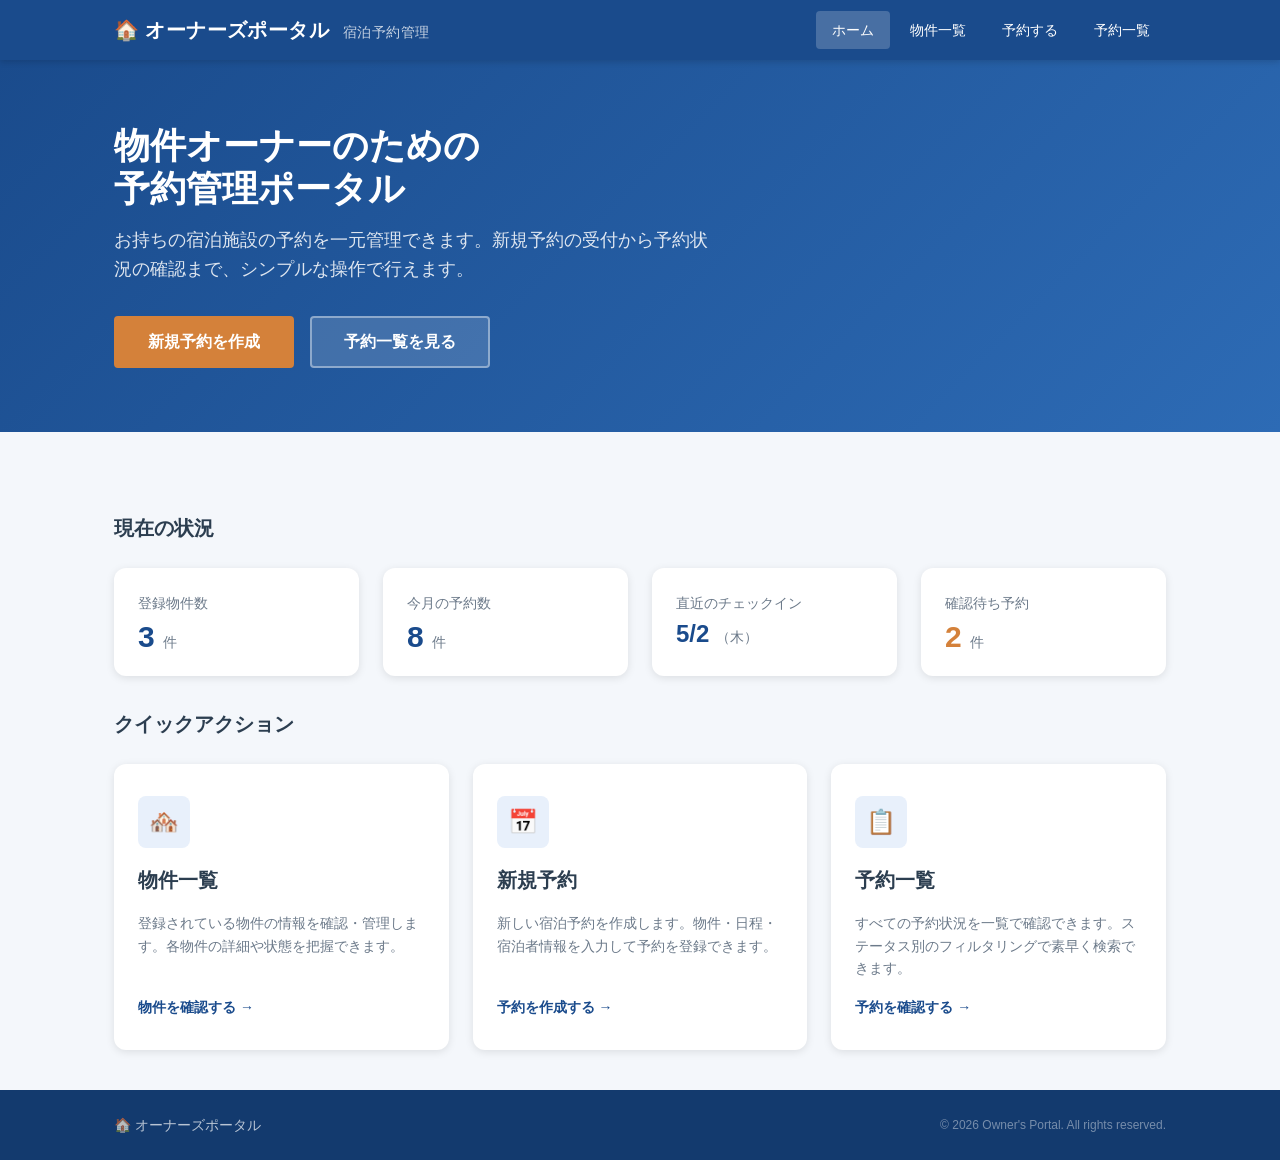
==== index.html @ 304641d4 "create" ====
<!DOCTYPE html>
<html lang="ja">
<head>
  <meta charset="UTF-8">
  <meta name="viewport" content="width=device-width, initial-scale=1.0">
  <title>オーナーズポータル — 宿泊予約管理</title>
  <link rel="stylesheet" href="assets/css/style.css">
</head>
<body>
  <header class="site-header" role="banner">
    <div class="container header-inner">
      <a href="index.html" class="site-logo">
        🏠 オーナーズポータル
        <span>宿泊予約管理</span>
      </a>
      <nav class="site-nav" aria-label="メインナビゲーション">
        <a href="index.html" aria-current="page">ホーム</a>
        <a href="pages/properties.html">物件一覧</a>
        <a href="pages/booking.html">予約する</a>
        <a href="pages/reservations.html">予約一覧</a>
      </nav>
    </div>
  </header>

  <section class="hero" aria-label="ウェルカムセクション">
    <div class="container">
      <h1>物件オーナーのための<br>予約管理ポータル</h1>
      <p>お持ちの宿泊施設の予約を一元管理できます。新規予約の受付から予約状況の確認まで、シンプルな操作で行えます。</p>
      <div class="hero-actions">
        <a href="pages/booking.html" class="btn btn-accent btn-lg">新規予約を作成</a>
        <a href="pages/reservations.html" class="btn btn-lg" style="background:rgba(255,255,255,0.15);color:#fff;border-color:rgba(255,255,255,0.4);">予約一覧を見る</a>
      </div>
    </div>
  </section>

  <main>
    <div class="container">
      <!-- 集計サマリー -->
      <section aria-labelledby="stats-heading">
        <h2 id="stats-heading" class="section-title">現在の状況</h2>
        <div class="grid grid-4">
          <article class="stat-card">
            <span class="stat-card-label">登録物件数</span>
            <span class="stat-card-value">3 <span class="stat-card-unit">件</span></span>
          </article>
          <article class="stat-card">
            <span class="stat-card-label">今月の予約数</span>
            <span class="stat-card-value">8 <span class="stat-card-unit">件</span></span>
          </article>
          <article class="stat-card">
            <span class="stat-card-label">直近のチェックイン</span>
            <span class="stat-card-value" style="font-size:1.5rem;">5/2 <span class="stat-card-unit">（木）</span></span>
          </article>
          <article class="stat-card">
            <span class="stat-card-label">確認待ち予約</span>
            <span class="stat-card-value" style="color:var(--color-accent)">2 <span class="stat-card-unit">件</span></span>
          </article>
        </div>
      </section>

      <!-- クイックアクション -->
      <section aria-labelledby="actions-heading" class="mt-8">
        <h2 id="actions-heading" class="section-title">クイックアクション</h2>
        <div class="grid grid-3">
          <a href="pages/properties.html" class="action-card">
            <div class="action-card-icon" aria-hidden="true">🏘️</div>
            <h2>物件一覧</h2>
            <p>登録されている物件の情報を確認・管理します。各物件の詳細や状態を把握できます。</p>
            <span class="action-card-link">物件を確認する →</span>
          </a>
          <a href="pages/booking.html" class="action-card">
            <div class="action-card-icon" aria-hidden="true">📅</div>
            <h2>新規予約</h2>
            <p>新しい宿泊予約を作成します。物件・日程・宿泊者情報を入力して予約を登録できます。</p>
            <span class="action-card-link">予約を作成する →</span>
          </a>
          <a href="pages/reservations.html" class="action-card">
            <div class="action-card-icon" aria-hidden="true">📋</div>
            <h2>予約一覧</h2>
            <p>すべての予約状況を一覧で確認できます。ステータス別のフィルタリングで素早く検索できます。</p>
            <span class="action-card-link">予約を確認する →</span>
          </a>
        </div>
      </section>
    </div>
  </main>

  <footer class="site-footer" role="contentinfo">
    <div class="container footer-inner">
      <span>🏠 オーナーズポータル</span>
      <small>© 2026 Owner's Portal. All rights reserved.</small>
    </div>
  </footer>
</body>
</html>
---- assets/css/style.css ----
/* ===== CSS Custom Properties ===== */
:root {
  --color-primary: #1a4b8c;
  --color-primary-dark: #133a6e;
  --color-primary-light: #e8f0fb;
  --color-accent: #d4813a;
  --color-accent-light: #fdf3eb;
  --color-success: #2d7a4f;
  --color-success-light: #e8f5ee;
  --color-warning: #b88a00;
  --color-warning-light: #fdf8e1;
  --color-danger: #c0392b;
  --color-danger-light: #fdecea;
  --color-text: #2c3e50;
  --color-text-muted: #6c7a8a;
  --color-border: #dde3ea;
  --color-bg: #f4f7fb;
  --color-bg-card: #ffffff;
  --color-nav-bg: #1a4b8c;
  --color-nav-text: #ffffff;

  --font-sans: 'Hiragino Sans', 'Hiragino Kaku Gothic ProN', 'Noto Sans JP', sans-serif;
  --font-size-xs: 0.75rem;
  --font-size-sm: 0.875rem;
  --font-size-base: 1rem;
  --font-size-lg: 1.125rem;
  --font-size-xl: 1.25rem;
  --font-size-2xl: 1.5rem;
  --font-size-3xl: 1.875rem;
  --font-size-4xl: 2.25rem;

  --spacing-1: 0.25rem;
  --spacing-2: 0.5rem;
  --spacing-3: 0.75rem;
  --spacing-4: 1rem;
  --spacing-5: 1.25rem;
  --spacing-6: 1.5rem;
  --spacing-8: 2rem;
  --spacing-10: 2.5rem;
  --spacing-12: 3rem;
  --spacing-16: 4rem;

  --radius-sm: 4px;
  --radius: 8px;
  --radius-lg: 12px;
  --shadow-sm: 0 1px 3px rgba(0,0,0,0.08);
  --shadow: 0 2px 8px rgba(0,0,0,0.10);
  --shadow-lg: 0 4px 20px rgba(0,0,0,0.12);
}

/* ===== Reset ===== */
*, *::before, *::after {
  box-sizing: border-box;
  margin: 0;
  padding: 0;
}

html {
  font-size: 16px;
  scroll-behavior: smooth;
}

body {
  font-family: var(--font-sans);
  font-size: var(--font-size-base);
  color: var(--color-text);
  background-color: var(--color-bg);
  line-height: 1.6;
  min-height: 100vh;
  display: flex;
  flex-direction: column;
}

img {
  max-width: 100%;
  display: block;
}

a {
  color: var(--color-primary);
  text-decoration: none;
}

a:hover {
  text-decoration: underline;
}

ul, ol {
  list-style: none;
}

/* ===== Layout ===== */
.container {
  max-width: 1100px;
  margin: 0 auto;
  padding: 0 var(--spacing-6);
}

main {
  flex: 1;
  padding: var(--spacing-10) 0;
}

/* ===== Header & Nav ===== */
.site-header {
  background-color: var(--color-nav-bg);
  box-shadow: 0 2px 6px rgba(0,0,0,0.15);
  position: sticky;
  top: 0;
  z-index: 100;
}

.header-inner {
  display: flex;
  align-items: center;
  justify-content: space-between;
  height: 60px;
  gap: var(--spacing-8);
}

.site-logo {
  color: var(--color-nav-text);
  font-size: var(--font-size-xl);
  font-weight: 700;
  letter-spacing: 0.02em;
  white-space: nowrap;
}

.site-logo:hover {
  text-decoration: none;
  opacity: 0.9;
}

.site-logo span {
  font-size: var(--font-size-sm);
  font-weight: 400;
  opacity: 0.75;
  margin-left: var(--spacing-2);
}

.site-nav {
  display: flex;
  align-items: center;
  gap: var(--spacing-1);
}

.site-nav a {
  color: var(--color-nav-text);
  font-size: var(--font-size-sm);
  font-weight: 500;
  padding: var(--spacing-2) var(--spacing-4);
  border-radius: var(--radius-sm);
  transition: background-color 0.15s;
  white-space: nowrap;
}

.site-nav a:hover,
.site-nav a[aria-current="page"] {
  background-color: rgba(255,255,255,0.15);
  text-decoration: none;
}

.site-nav a[aria-current="page"] {
  background-color: rgba(255,255,255,0.2);
}

/* ===== Footer ===== */
.site-footer {
  background-color: var(--color-primary-dark);
  color: rgba(255,255,255,0.7);
  font-size: var(--font-size-sm);
  padding: var(--spacing-6) 0;
  margin-top: auto;
}

.footer-inner {
  display: flex;
  align-items: center;
  justify-content: space-between;
  gap: var(--spacing-4);
}

.footer-inner small {
  font-size: var(--font-size-xs);
  opacity: 0.6;
}

/* ===== Page Header ===== */
.page-header {
  margin-bottom: var(--spacing-8);
  padding-bottom: var(--spacing-6);
  border-bottom: 2px solid var(--color-border);
}

.page-header h1 {
  font-size: var(--font-size-2xl);
  font-weight: 700;
  color: var(--color-text);
  margin-bottom: var(--spacing-2);
}

.page-header p {
  color: var(--color-text-muted);
  font-size: var(--font-size-base);
}

/* ===== Buttons ===== */
.btn {
  display: inline-flex;
  align-items: center;
  gap: var(--spacing-2);
  padding: var(--spacing-2) var(--spacing-5);
  font-size: var(--font-size-sm);
  font-weight: 600;
  font-family: var(--font-sans);
  border-radius: var(--radius-sm);
  border: 2px solid transparent;
  cursor: pointer;
  transition: all 0.15s;
  white-space: nowrap;
  text-decoration: none;
  line-height: 1.5;
}

.btn:hover {
  text-decoration: none;
}

.btn-primary {
  background-color: var(--color-primary);
  color: #fff;
  border-color: var(--color-primary);
}

.btn-primary:hover {
  background-color: var(--color-primary-dark);
  border-color: var(--color-primary-dark);
  color: #fff;
}

.btn-accent {
  background-color: var(--color-accent);
  color: #fff;
  border-color: var(--color-accent);
}

.btn-accent:hover {
  background-color: #b86d2c;
  border-color: #b86d2c;
  color: #fff;
}

.btn-outline {
  background-color: transparent;
  color: var(--color-primary);
  border-color: var(--color-primary);
}

.btn-outline:hover {
  background-color: var(--color-primary-light);
}

.btn-ghost {
  background-color: transparent;
  color: var(--color-text-muted);
  border-color: var(--color-border);
}

.btn-ghost:hover {
  background-color: var(--color-bg);
}

.btn-sm {
  padding: var(--spacing-1) var(--spacing-3);
  font-size: var(--font-size-xs);
}

.btn-lg {
  padding: var(--spacing-3) var(--spacing-8);
  font-size: var(--font-size-base);
}

/* ===== Cards ===== */
.card {
  background-color: var(--color-bg-card);
  border-radius: var(--radius-lg);
  box-shadow: var(--shadow);
  overflow: hidden;
}

.card-body {
  padding: var(--spacing-6);
}

.card-header {
  padding: var(--spacing-5) var(--spacing-6);
  border-bottom: 1px solid var(--color-border);
  font-weight: 600;
  font-size: var(--font-size-lg);
}

/* ===== Grid ===== */
.grid {
  display: grid;
  gap: var(--spacing-6);
}

.grid-2 {
  grid-template-columns: repeat(2, 1fr);
}

.grid-3 {
  grid-template-columns: repeat(3, 1fr);
}

.grid-4 {
  grid-template-columns: repeat(4, 1fr);
}

/* ===== Property Card ===== */
.property-card {
  background-color: var(--color-bg-card);
  border-radius: var(--radius-lg);
  box-shadow: var(--shadow);
  overflow: hidden;
  display: flex;
  flex-direction: column;
  transition: box-shadow 0.2s, transform 0.2s;
}

.property-card:hover {
  box-shadow: var(--shadow-lg);
  transform: translateY(-2px);
}

.property-card-image {
  height: 180px;
  background-color: #c8d8f0;
  background-image: repeating-linear-gradient(
    45deg,
    transparent,
    transparent 10px,
    rgba(255,255,255,0.3) 10px,
    rgba(255,255,255,0.3) 20px
  );
  display: flex;
  align-items: center;
  justify-content: center;
  color: var(--color-primary);
  font-size: var(--font-size-3xl);
}

.property-card-body {
  padding: var(--spacing-5);
  flex: 1;
  display: flex;
  flex-direction: column;
  gap: var(--spacing-3);
}

.property-card-title {
  font-size: var(--font-size-lg);
  font-weight: 700;
  color: var(--color-text);
}

.property-card-meta {
  font-size: var(--font-size-sm);
  color: var(--color-text-muted);
  display: flex;
  flex-direction: column;
  gap: var(--spacing-1);
}

.property-card-actions {
  display: flex;
  gap: var(--spacing-2);
  margin-top: auto;
  padding-top: var(--spacing-4);
  border-top: 1px solid var(--color-border);
}

/* ===== Badge / Status ===== */
.badge {
  display: inline-flex;
  align-items: center;
  padding: 2px var(--spacing-2);
  border-radius: 100px;
  font-size: var(--font-size-xs);
  font-weight: 600;
  line-height: 1.4;
}

.badge-success {
  background-color: var(--color-success-light);
  color: var(--color-success);
}

.badge-warning {
  background-color: var(--color-warning-light);
  color: var(--color-warning);
}

.badge-danger {
  background-color: var(--color-danger-light);
  color: var(--color-danger);
}

.badge-primary {
  background-color: var(--color-primary-light);
  color: var(--color-primary);
}

.badge-neutral {
  background-color: #e8edf2;
  color: var(--color-text-muted);
}

/* ===== Forms ===== */
.form-section {
  background-color: var(--color-bg-card);
  border-radius: var(--radius-lg);
  box-shadow: var(--shadow);
  padding: var(--spacing-8);
}

.form-group {
  display: flex;
  flex-direction: column;
  gap: var(--spacing-2);
  margin-bottom: var(--spacing-6);
}

.form-group:last-child {
  margin-bottom: 0;
}

.form-label {
  font-size: var(--font-size-sm);
  font-weight: 600;
  color: var(--color-text);
}

.form-label .required {
  color: var(--color-danger);
  margin-left: var(--spacing-1);
}

.form-control {
  width: 100%;
  padding: var(--spacing-3) var(--spacing-4);
  font-size: var(--font-size-base);
  font-family: var(--font-sans);
  color: var(--color-text);
  background-color: #fff;
  border: 1.5px solid var(--color-border);
  border-radius: var(--radius-sm);
  transition: border-color 0.15s, box-shadow 0.15s;
  appearance: none;
  -webkit-appearance: none;
}

.form-control:focus {
  outline: none;
  border-color: var(--color-primary);
  box-shadow: 0 0 0 3px rgba(26,75,140,0.12);
}

.form-control::placeholder {
  color: #aab4be;
}

select.form-control {
  background-image: url("data:image/svg+xml,%3Csvg xmlns='http://www.w3.org/2000/svg' width='16' height='16' viewBox='0 0 24 24' fill='none' stroke='%236c7a8a' stroke-width='2'%3E%3Cpath d='M6 9l6 6 6-6'/%3E%3C/svg%3E");
  background-repeat: no-repeat;
  background-position: right var(--spacing-3) center;
  padding-right: var(--spacing-10);
}

textarea.form-control {
  resize: vertical;
  min-height: 100px;
}

.form-hint {
  font-size: var(--font-size-xs);
  color: var(--color-text-muted);
}

.form-row {
  display: grid;
  grid-template-columns: 1fr 1fr;
  gap: var(--spacing-5);
}

.form-actions {
  display: flex;
  gap: var(--spacing-3);
  align-items: center;
  padding-top: var(--spacing-6);
  border-top: 1px solid var(--color-border);
  margin-top: var(--spacing-6);
}

/* ===== Table ===== */
.table-wrapper {
  overflow-x: auto;
  background-color: var(--color-bg-card);
  border-radius: var(--radius-lg);
  box-shadow: var(--shadow);
}

table {
  width: 100%;
  border-collapse: collapse;
  font-size: var(--font-size-sm);
}

thead {
  background-color: var(--color-bg);
  border-bottom: 2px solid var(--color-border);
}

thead th {
  padding: var(--spacing-4) var(--spacing-5);
  text-align: left;
  font-weight: 600;
  color: var(--color-text-muted);
  white-space: nowrap;
  font-size: var(--font-size-xs);
  text-transform: uppercase;
  letter-spacing: 0.05em;
}

tbody tr {
  border-bottom: 1px solid var(--color-border);
  transition: background-color 0.1s;
}

tbody tr:last-child {
  border-bottom: none;
}

tbody tr:hover {
  background-color: var(--color-primary-light);
}

tbody td {
  padding: var(--spacing-4) var(--spacing-5);
  vertical-align: middle;
}

/* ===== Stats Cards ===== */
.stat-card {
  background-color: var(--color-bg-card);
  border-radius: var(--radius-lg);
  box-shadow: var(--shadow);
  padding: var(--spacing-6);
  display: flex;
  flex-direction: column;
  gap: var(--spacing-2);
}

.stat-card-label {
  font-size: var(--font-size-sm);
  color: var(--color-text-muted);
  font-weight: 500;
}

.stat-card-value {
  font-size: var(--font-size-3xl);
  font-weight: 700;
  color: var(--color-primary);
  line-height: 1;
}

.stat-card-unit {
  font-size: var(--font-size-sm);
  color: var(--color-text-muted);
  font-weight: 400;
}

/* ===== Hero Section ===== */
.hero {
  background: linear-gradient(135deg, var(--color-primary) 0%, #2d6bb5 100%);
  color: #fff;
  padding: var(--spacing-16) 0;
  margin-bottom: var(--spacing-10);
}

.hero h1 {
  font-size: var(--font-size-4xl);
  font-weight: 700;
  margin-bottom: var(--spacing-4);
  line-height: 1.2;
}

.hero p {
  font-size: var(--font-size-lg);
  opacity: 0.85;
  margin-bottom: var(--spacing-8);
  max-width: 600px;
}

.hero-actions {
  display: flex;
  gap: var(--spacing-4);
  flex-wrap: wrap;
}

/* ===== Action Cards (Home) ===== */
.action-card {
  background-color: var(--color-bg-card);
  border-radius: var(--radius-lg);
  box-shadow: var(--shadow);
  padding: var(--spacing-8) var(--spacing-6);
  display: flex;
  flex-direction: column;
  align-items: flex-start;
  gap: var(--spacing-4);
  transition: box-shadow 0.2s, transform 0.2s;
  text-decoration: none;
  color: inherit;
}

.action-card:hover {
  box-shadow: var(--shadow-lg);
  transform: translateY(-3px);
  text-decoration: none;
  color: inherit;
}

.action-card-icon {
  width: 52px;
  height: 52px;
  border-radius: var(--radius);
  background-color: var(--color-primary-light);
  color: var(--color-primary);
  display: flex;
  align-items: center;
  justify-content: center;
  font-size: 1.5rem;
}

.action-card h2 {
  font-size: var(--font-size-xl);
  font-weight: 700;
  color: var(--color-text);
}

.action-card p {
  font-size: var(--font-size-sm);
  color: var(--color-text-muted);
  line-height: 1.6;
}

.action-card-link {
  font-size: var(--font-size-sm);
  font-weight: 600;
  color: var(--color-primary);
  margin-top: auto;
}

/* ===== Filter Bar ===== */
.filter-bar {
  display: flex;
  align-items: center;
  gap: var(--spacing-3);
  margin-bottom: var(--spacing-6);
  flex-wrap: wrap;
}

.filter-bar label {
  font-size: var(--font-size-sm);
  font-weight: 600;
  color: var(--color-text-muted);
  white-space: nowrap;
}

.filter-btn {
  padding: var(--spacing-2) var(--spacing-4);
  font-size: var(--font-size-sm);
  font-weight: 500;
  font-family: var(--font-sans);
  border: 1.5px solid var(--color-border);
  border-radius: 100px;
  background-color: var(--color-bg-card);
  color: var(--color-text-muted);
  cursor: pointer;
  transition: all 0.15s;
}

.filter-btn:hover,
.filter-btn.active {
  background-color: var(--color-primary);
  border-color: var(--color-primary);
  color: #fff;
}

/* ===== Alert ===== */
.alert {
  padding: var(--spacing-4) var(--spacing-6);
  border-radius: var(--radius);
  border-left: 4px solid;
  font-size: var(--font-size-sm);
  display: flex;
  align-items: flex-start;
  gap: var(--spacing-3);
}

.alert-success {
  background-color: var(--color-success-light);
  border-color: var(--color-success);
  color: var(--color-success);
}

.alert-info {
  background-color: var(--color-primary-light);
  border-color: var(--color-primary);
  color: var(--color-primary);
}

/* ===== Utility ===== */
.text-muted {
  color: var(--color-text-muted);
}

.text-sm {
  font-size: var(--font-size-sm);
}

.text-xs {
  font-size: var(--font-size-xs);
}

.font-bold {
  font-weight: 700;
}

.hidden {
  display: none !important;
}

.mt-4 { margin-top: var(--spacing-4); }
.mt-6 { margin-top: var(--spacing-6); }
.mt-8 { margin-top: var(--spacing-8); }
.mb-4 { margin-bottom: var(--spacing-4); }
.mb-6 { margin-bottom: var(--spacing-6); }

.section-title {
  font-size: var(--font-size-xl);
  font-weight: 700;
  margin-bottom: var(--spacing-6);
  color: var(--color-text);
}

.nights-display {
  background-color: var(--color-accent-light);
  border: 1.5px solid var(--color-accent);
  border-radius: var(--radius-sm);
  padding: var(--spacing-3) var(--spacing-4);
  font-size: var(--font-size-sm);
  color: var(--color-accent);
  font-weight: 600;
  display: none;
}

.nights-display.visible {
  display: block;
}
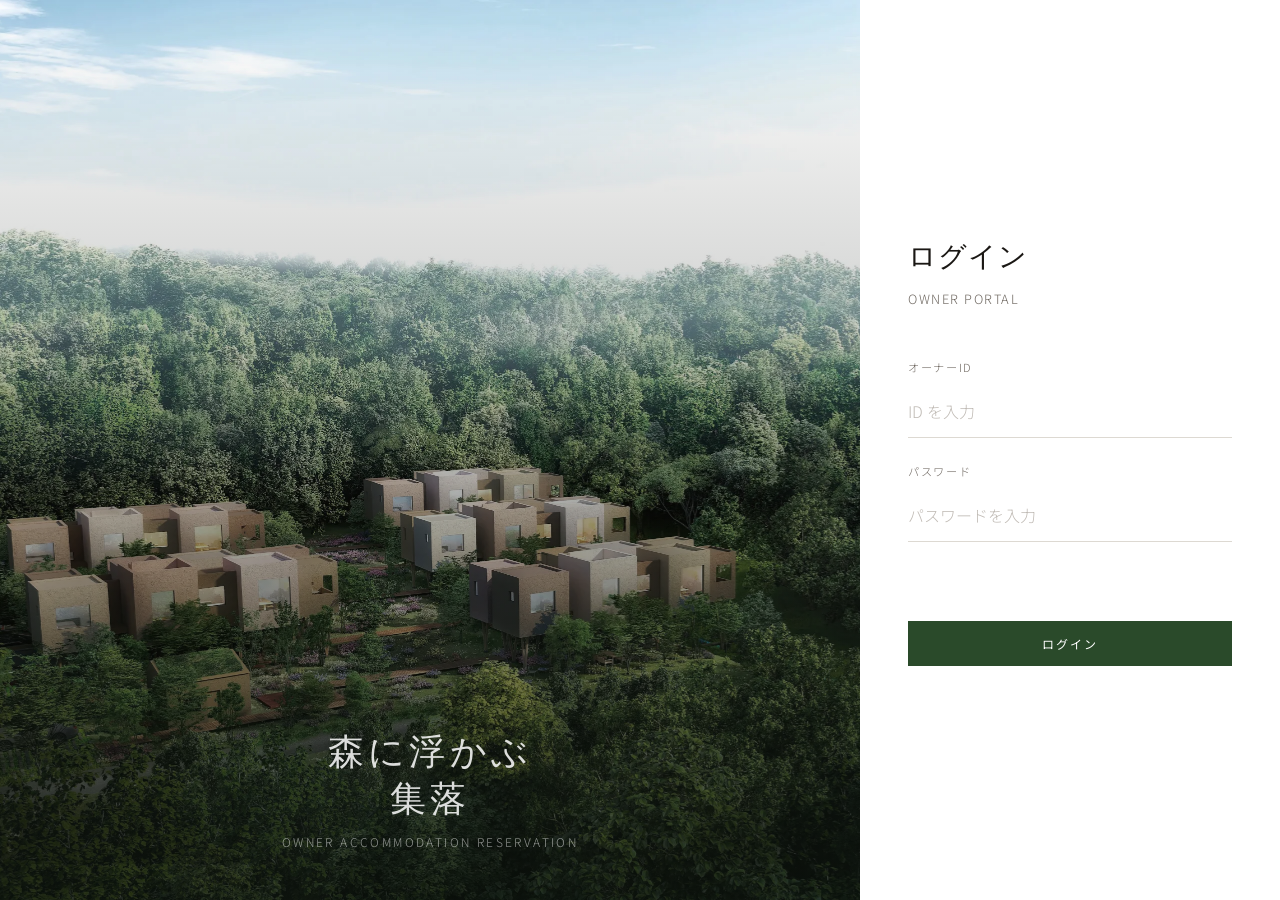
==== commit 980dd285: "change1" ====
--- a/index.html
+++ b/index.html
@@ -3,93 +3,60 @@
 <head>
   <meta charset="UTF-8">
   <meta name="viewport" content="width=device-width, initial-scale=1.0">
-  <title>オーナーズポータル — 宿泊予約管理</title>
+  <title>森に浮かぶ集落 — オーナー宿泊予約</title>
   <link rel="stylesheet" href="assets/css/style.css">
 </head>
 <body>
-  <header class="site-header" role="banner">
-    <div class="container header-inner">
-      <a href="index.html" class="site-logo">
-        🏠 オーナーズポータル
-        <span>宿泊予約管理</span>
-      </a>
-      <nav class="site-nav" aria-label="メインナビゲーション">
-        <a href="index.html" aria-current="page">ホーム</a>
-        <a href="pages/properties.html">物件一覧</a>
-        <a href="pages/booking.html">予約する</a>
-        <a href="pages/reservations.html">予約一覧</a>
-      </nav>
-    </div>
-  </header>
 
-  <section class="hero" aria-label="ウェルカムセクション">
-    <div class="container">
-      <h1>物件オーナーのための<br>予約管理ポータル</h1>
-      <p>お持ちの宿泊施設の予約を一元管理できます。新規予約の受付から予約状況の確認まで、シンプルな操作で行えます。</p>
-      <div class="hero-actions">
-        <a href="pages/booking.html" class="btn btn-accent btn-lg">新規予約を作成</a>
-        <a href="pages/reservations.html" class="btn btn-lg" style="background:rgba(255,255,255,0.15);color:#fff;border-color:rgba(255,255,255,0.4);">予約一覧を見る</a>
+  <div class="login-page">
+    <!-- 左：森のビジュアル -->
+    <div class="login-visual" role="img" aria-label="森に浮かぶ集落の外観">
+      <div class="login-visual-caption">
+        <h1>森に浮かぶ<br>集落</h1>
+        <p>Owner Accommodation Reservation</p>
       </div>
     </div>
-  </section>
 
-  <main>
-    <div class="container">
-      <!-- 集計サマリー -->
-      <section aria-labelledby="stats-heading">
-        <h2 id="stats-heading" class="section-title">現在の状況</h2>
-        <div class="grid grid-4">
-          <article class="stat-card">
-            <span class="stat-card-label">登録物件数</span>
-            <span class="stat-card-value">3 <span class="stat-card-unit">件</span></span>
-          </article>
-          <article class="stat-card">
-            <span class="stat-card-label">今月の予約数</span>
-            <span class="stat-card-value">8 <span class="stat-card-unit">件</span></span>
-          </article>
-          <article class="stat-card">
-            <span class="stat-card-label">直近のチェックイン</span>
-            <span class="stat-card-value" style="font-size:1.5rem;">5/2 <span class="stat-card-unit">（木）</span></span>
-          </article>
-          <article class="stat-card">
-            <span class="stat-card-label">確認待ち予約</span>
-            <span class="stat-card-value" style="color:var(--color-accent)">2 <span class="stat-card-unit">件</span></span>
-          </article>
+    <!-- 右：ログインパネル -->
+    <div class="login-panel">
+      <div class="login-panel-heading">
+        <h2>ログイン</h2>
+        <p>Owner Portal</p>
+      </div>
+
+      <form id="login-form" novalidate>
+        <div class="form-field">
+          <label for="username">オーナーID</label>
+          <input
+            type="text"
+            id="username"
+            name="username"
+            autocomplete="username"
+            placeholder="ID を入力"
+            required
+          >
         </div>
-      </section>
+        <div class="form-field">
+          <label for="password">パスワード</label>
+          <input
+            type="password"
+            id="password"
+            name="password"
+            autocomplete="current-password"
+            placeholder="パスワードを入力"
+            required
+          >
+        </div>
 
-      <!-- クイックアクション -->
-      <section aria-labelledby="actions-heading" class="mt-8">
-        <h2 id="actions-heading" class="section-title">クイックアクション</h2>
-        <div class="grid grid-3">
-          <a href="pages/properties.html" class="action-card">
-            <div class="action-card-icon" aria-hidden="true">🏘️</div>
-            <h2>物件一覧</h2>
-            <p>登録されている物件の情報を確認・管理します。各物件の詳細や状態を把握できます。</p>
-            <span class="action-card-link">物件を確認する →</span>
-          </a>
-          <a href="pages/booking.html" class="action-card">
-            <div class="action-card-icon" aria-hidden="true">📅</div>
-            <h2>新規予約</h2>
-            <p>新しい宿泊予約を作成します。物件・日程・宿泊者情報を入力して予約を登録できます。</p>
-            <span class="action-card-link">予約を作成する →</span>
-          </a>
-          <a href="pages/reservations.html" class="action-card">
-            <div class="action-card-icon" aria-hidden="true">📋</div>
-            <h2>予約一覧</h2>
-            <p>すべての予約状況を一覧で確認できます。ステータス別のフィルタリングで素早く検索できます。</p>
-            <span class="action-card-link">予約を確認する →</span>
-          </a>
+        <div class="form-error" id="login-error" aria-live="polite"></div>
+
+        <div style="margin-top:2.5rem;">
+          <button type="submit" class="btn btn-forest btn-full">ログイン</button>
         </div>
-      </section>
+      </form>
     </div>
-  </main>
+  </div>
 
-  <footer class="site-footer" role="contentinfo">
-    <div class="container footer-inner">
-      <span>🏠 オーナーズポータル</span>
-      <small>© 2026 Owner's Portal. All rights reserved.</small>
-    </div>
-  </footer>
+  <script src="assets/js/main.js"></script>
 </body>
 </html>
--- a/assets/css/style.css
+++ b/assets/css/style.css
@@ -1,51 +1,27 @@
-/* ===== CSS Custom Properties ===== */
+/* ===== Google Fonts ===== */
+@import url('https://fonts.googleapis.com/css2?family=Cormorant+Garamond:ital,wght@0,300;0,400;0,500;1,300;1,400&family=Noto+Sans+JP:wght@300;400;500&display=swap');
+
+/* ===== Custom Properties ===== */
 :root {
-  --color-primary: #1a4b8c;
-  --color-primary-dark: #133a6e;
-  --color-primary-light: #e8f0fb;
-  --color-accent: #d4813a;
-  --color-accent-light: #fdf3eb;
-  --color-success: #2d7a4f;
-  --color-success-light: #e8f5ee;
-  --color-warning: #b88a00;
-  --color-warning-light: #fdf8e1;
-  --color-danger: #c0392b;
-  --color-danger-light: #fdecea;
-  --color-text: #2c3e50;
-  --color-text-muted: #6c7a8a;
-  --color-border: #dde3ea;
-  --color-bg: #f4f7fb;
-  --color-bg-card: #ffffff;
-  --color-nav-bg: #1a4b8c;
-  --color-nav-text: #ffffff;
-
-  --font-sans: 'Hiragino Sans', 'Hiragino Kaku Gothic ProN', 'Noto Sans JP', sans-serif;
-  --font-size-xs: 0.75rem;
-  --font-size-sm: 0.875rem;
-  --font-size-base: 1rem;
-  --font-size-lg: 1.125rem;
-  --font-size-xl: 1.25rem;
-  --font-size-2xl: 1.5rem;
-  --font-size-3xl: 1.875rem;
-  --font-size-4xl: 2.25rem;
-
-  --spacing-1: 0.25rem;
-  --spacing-2: 0.5rem;
-  --spacing-3: 0.75rem;
-  --spacing-4: 1rem;
-  --spacing-5: 1.25rem;
-  --spacing-6: 1.5rem;
-  --spacing-8: 2rem;
-  --spacing-10: 2.5rem;
-  --spacing-12: 3rem;
-  --spacing-16: 4rem;
-
-  --radius-sm: 4px;
-  --radius: 8px;
-  --radius-lg: 12px;
-  --shadow-sm: 0 1px 3px rgba(0,0,0,0.08);
-  --shadow: 0 2px 8px rgba(0,0,0,0.10);
-  --shadow-lg: 0 4px 20px rgba(0,0,0,0.12);
+  --ink:          #1a1714;
+  --ink-mid:      #4a4540;
+  --ink-light:    #6e6760;
+  --ink-faint:    #c0bbb5;
+  --cream:        #f7f4ef;
+  --cream-dark:   #ede9e2;
+  --cream-border: #ddd9d2;
+  --white:        #ffffff;
+  --forest:       #2a4a2a;
+  --forest-mid:   #3d663d;
+  --forest-light: #6a8f6a;
+  --forest-pale:  #e8ede8;
+  --forest-bg:    linear-gradient(175deg, #080e08 0%, #0f1c0f 25%, #162716 50%, #0f1c0f 75%, #080e08 100%);
+  --shadow-sm:    0 1px 4px rgba(26,23,20,0.06);
+  --shadow:       0 4px 24px rgba(26,23,20,0.08);
+  --shadow-lg:    0 12px 48px rgba(26,23,20,0.12);
+  --font-serif:   'Cormorant Garamond', Georgia, serif;
+  --font-sans:    'Noto Sans JP', system-ui, sans-serif;
+  --duration:     0.2s;
 }
 
 /* ===== Reset ===== */
@@ -54,57 +30,232 @@
   margin: 0;
   padding: 0;
 }
-
-html {
-  font-size: 16px;
-  scroll-behavior: smooth;
-}
-
+html { font-size: 16px; scroll-behavior: smooth; }
 body {
   font-family: var(--font-sans);
-  font-size: var(--font-size-base);
-  color: var(--color-text);
-  background-color: var(--color-bg);
-  line-height: 1.6;
+  font-weight: 300;
+  color: var(--ink);
+  background: var(--cream);
+  line-height: 1.7;
   min-height: 100vh;
   display: flex;
   flex-direction: column;
 }
-
-img {
-  max-width: 100%;
-  display: block;
-}
-
-a {
-  color: var(--color-primary);
-  text-decoration: none;
-}
-
-a:hover {
-  text-decoration: underline;
-}
-
-ul, ol {
-  list-style: none;
-}
+img { max-width: 100%; display: block; }
+a { color: inherit; text-decoration: none; }
+ul { list-style: none; }
 
 /* ===== Layout ===== */
 .container {
-  max-width: 1100px;
+  max-width: 960px;
   margin: 0 auto;
-  padding: 0 var(--spacing-6);
-}
-
-main {
-  flex: 1;
-  padding: var(--spacing-10) 0;
-}
-
-/* ===== Header & Nav ===== */
+  padding: 0 2rem;
+}
+main { flex: 1; }
+
+/* ============================================================
+   LOGIN PAGE
+   ============================================================ */
+.login-page {
+  min-height: 100vh;
+  display: grid;
+  grid-template-columns: 1fr 420px;
+}
+
+/* Left: forest visual */
+.login-visual {
+  position: relative;
+  background: var(--forest-bg);
+  background-image: url('../images/top1.webp');
+  background-size: cover;
+  background-position: center;
+  overflow: hidden;
+  display: flex;
+  flex-direction: column;
+  align-items: center;
+  justify-content: flex-end;
+  padding: 3rem;
+}
+
+.login-visual::before {
+  content: '';
+  position: absolute;
+  inset: 0;
+  background:
+    linear-gradient(to top, rgba(8,14,8,0.75) 0%, rgba(8,14,8,0.2) 60%, transparent 100%);
+}
+
+.login-visual::after {
+  content: '';
+}
+
+.login-visual-caption {
+  position: relative;
+  z-index: 1;
+  text-align: center;
+  color: rgba(255,255,255,0.55);
+}
+
+.login-visual-caption h1 {
+  font-family: var(--font-serif);
+  font-weight: 300;
+  font-size: 2.25rem;
+  letter-spacing: 0.12em;
+  color: rgba(255,255,255,0.85);
+  line-height: 1.3;
+  margin-bottom: 0.5rem;
+}
+
+.login-visual-caption p {
+  font-size: 0.75rem;
+  letter-spacing: 0.2em;
+  text-transform: uppercase;
+}
+
+/* Right: login form */
+.login-panel {
+  background: var(--white);
+  display: flex;
+  flex-direction: column;
+  justify-content: center;
+  padding: 4rem 3rem;
+}
+
+.login-panel-heading {
+  margin-bottom: 3rem;
+}
+
+.login-panel-heading h2 {
+  font-family: var(--font-serif);
+  font-weight: 400;
+  font-size: 1.75rem;
+  letter-spacing: 0.04em;
+  margin-bottom: 0.4rem;
+}
+
+.login-panel-heading p {
+  font-size: 0.8rem;
+  letter-spacing: 0.12em;
+  color: var(--ink-light);
+  text-transform: uppercase;
+}
+
+/* ===== Form Components ===== */
+.form-field {
+  margin-bottom: 1.5rem;
+}
+
+.form-field label {
+  display: block;
+  font-size: 0.7rem;
+  letter-spacing: 0.15em;
+  text-transform: uppercase;
+  color: var(--ink-light);
+  margin-bottom: 0.5rem;
+}
+
+.form-field input,
+.form-field select,
+.form-field textarea {
+  width: 100%;
+  padding: 0.875rem 0;
+  font-size: 1rem;
+  font-family: var(--font-sans);
+  font-weight: 300;
+  color: var(--ink);
+  background: transparent;
+  border: none;
+  border-bottom: 1px solid var(--cream-border);
+  outline: none;
+  transition: border-color var(--duration);
+  appearance: none;
+  -webkit-appearance: none;
+}
+
+.form-field input:focus,
+.form-field select:focus,
+.form-field textarea:focus {
+  border-bottom-color: var(--forest);
+}
+
+.form-field input::placeholder {
+  color: var(--ink-faint);
+}
+
+.form-field select {
+  background-image: url("data:image/svg+xml,%3Csvg xmlns='http://www.w3.org/2000/svg' width='12' height='12' viewBox='0 0 24 24' fill='none' stroke='%236e6760' stroke-width='1.5'%3E%3Cpath d='M6 9l6 6 6-6'/%3E%3C/svg%3E");
+  background-repeat: no-repeat;
+  background-position: right 0 center;
+  padding-right: 1.5rem;
+}
+
+.form-field textarea {
+  resize: vertical;
+  min-height: 80px;
+  line-height: 1.6;
+}
+
+.form-error {
+  font-size: 0.8rem;
+  color: #a33;
+  margin-top: 1rem;
+  letter-spacing: 0.02em;
+  min-height: 1.2em;
+}
+
+/* ===== Buttons ===== */
+.btn {
+  display: inline-flex;
+  align-items: center;
+  justify-content: center;
+  gap: 0.5rem;
+  padding: 0.875rem 2.5rem;
+  font-size: 0.75rem;
+  font-family: var(--font-sans);
+  font-weight: 400;
+  letter-spacing: 0.18em;
+  text-transform: uppercase;
+  border: none;
+  cursor: pointer;
+  transition: all var(--duration);
+  white-space: nowrap;
+}
+
+.btn-forest {
+  background: var(--forest);
+  color: var(--white);
+}
+.btn-forest:hover {
+  background: var(--forest-mid);
+}
+
+.btn-outline {
+  background: transparent;
+  color: var(--ink);
+  border: 1px solid var(--cream-border);
+}
+.btn-outline:hover {
+  border-color: var(--ink-mid);
+}
+
+.btn-ghost {
+  background: transparent;
+  color: var(--ink-light);
+  padding: 0.5rem 0;
+  letter-spacing: 0.1em;
+}
+.btn-ghost:hover {
+  color: var(--ink);
+}
+
+.btn-full { width: 100%; }
+
+/* ============================================================
+   SITE HEADER (authenticated pages)
+   ============================================================ */
 .site-header {
-  background-color: var(--color-nav-bg);
-  box-shadow: 0 2px 6px rgba(0,0,0,0.15);
+  background: var(--white);
+  border-bottom: 1px solid var(--cream-border);
   position: sticky;
   top: 0;
   z-index: 100;
@@ -114,62 +265,56 @@
   display: flex;
   align-items: center;
   justify-content: space-between;
-  height: 60px;
-  gap: var(--spacing-8);
-}
-
-.site-logo {
-  color: var(--color-nav-text);
-  font-size: var(--font-size-xl);
-  font-weight: 700;
-  letter-spacing: 0.02em;
-  white-space: nowrap;
-}
-
-.site-logo:hover {
-  text-decoration: none;
-  opacity: 0.9;
-}
-
-.site-logo span {
-  font-size: var(--font-size-sm);
-  font-weight: 400;
-  opacity: 0.75;
-  margin-left: var(--spacing-2);
-}
-
-.site-nav {
-  display: flex;
-  align-items: center;
-  gap: var(--spacing-1);
-}
-
-.site-nav a {
-  color: var(--color-nav-text);
-  font-size: var(--font-size-sm);
-  font-weight: 500;
-  padding: var(--spacing-2) var(--spacing-4);
-  border-radius: var(--radius-sm);
-  transition: background-color 0.15s;
-  white-space: nowrap;
-}
-
-.site-nav a:hover,
-.site-nav a[aria-current="page"] {
-  background-color: rgba(255,255,255,0.15);
-  text-decoration: none;
-}
-
-.site-nav a[aria-current="page"] {
-  background-color: rgba(255,255,255,0.2);
-}
-
-/* ===== Footer ===== */
+  height: 64px;
+}
+
+.header-logo {
+  font-family: var(--font-serif);
+  font-weight: 400;
+  font-size: 1.1rem;
+  letter-spacing: 0.12em;
+  color: var(--ink);
+}
+
+.header-logo span {
+  display: block;
+  font-family: var(--font-sans);
+  font-size: 0.65rem;
+  letter-spacing: 0.2em;
+  text-transform: uppercase;
+  color: var(--ink-light);
+  font-weight: 300;
+}
+
+.header-actions {
+  display: flex;
+  align-items: center;
+  gap: 1.5rem;
+  font-size: 0.75rem;
+  letter-spacing: 0.1em;
+  color: var(--ink-light);
+}
+
+.header-actions button {
+  background: none;
+  border: none;
+  font-family: var(--font-sans);
+  font-size: 0.7rem;
+  letter-spacing: 0.15em;
+  text-transform: uppercase;
+  color: var(--ink-light);
+  cursor: pointer;
+  padding: 0;
+  transition: color var(--duration);
+}
+.header-actions button:hover { color: var(--ink); }
+
+/* ============================================================
+   SITE FOOTER
+   ============================================================ */
 .site-footer {
-  background-color: var(--color-primary-dark);
-  color: rgba(255,255,255,0.7);
-  font-size: var(--font-size-sm);
-  padding: var(--spacing-6) 0;
+  border-top: 1px solid var(--cream-border);
+  padding: 2rem 0;
   margin-top: auto;
 }
 
@@ -177,594 +322,468 @@
   display: flex;
   align-items: center;
   justify-content: space-between;
-  gap: var(--spacing-4);
-}
-
-.footer-inner small {
-  font-size: var(--font-size-xs);
-  opacity: 0.6;
-}
-
-/* ===== Page Header ===== */
-.page-header {
-  margin-bottom: var(--spacing-8);
-  padding-bottom: var(--spacing-6);
-  border-bottom: 2px solid var(--color-border);
-}
-
-.page-header h1 {
-  font-size: var(--font-size-2xl);
-  font-weight: 700;
-  color: var(--color-text);
-  margin-bottom: var(--spacing-2);
-}
-
-.page-header p {
-  color: var(--color-text-muted);
-  font-size: var(--font-size-base);
-}
-
-/* ===== Buttons ===== */
-.btn {
-  display: inline-flex;
-  align-items: center;
-  gap: var(--spacing-2);
-  padding: var(--spacing-2) var(--spacing-5);
-  font-size: var(--font-size-sm);
-  font-weight: 600;
-  font-family: var(--font-sans);
-  border-radius: var(--radius-sm);
-  border: 2px solid transparent;
-  cursor: pointer;
-  transition: all 0.15s;
-  white-space: nowrap;
-  text-decoration: none;
-  line-height: 1.5;
-}
-
-.btn:hover {
-  text-decoration: none;
-}
-
-.btn-primary {
-  background-color: var(--color-primary);
-  color: #fff;
-  border-color: var(--color-primary);
-}
-
-.btn-primary:hover {
-  background-color: var(--color-primary-dark);
-  border-color: var(--color-primary-dark);
-  color: #fff;
-}
-
-.btn-accent {
-  background-color: var(--color-accent);
-  color: #fff;
-  border-color: var(--color-accent);
-}
-
-.btn-accent:hover {
-  background-color: #b86d2c;
-  border-color: #b86d2c;
-  color: #fff;
-}
-
-.btn-outline {
-  background-color: transparent;
-  color: var(--color-primary);
-  border-color: var(--color-primary);
-}
-
-.btn-outline:hover {
-  background-color: var(--color-primary-light);
-}
-
-.btn-ghost {
-  background-color: transparent;
-  color: var(--color-text-muted);
-  border-color: var(--color-border);
-}
-
-.btn-ghost:hover {
-  background-color: var(--color-bg);
-}
-
-.btn-sm {
-  padding: var(--spacing-1) var(--spacing-3);
-  font-size: var(--font-size-xs);
-}
-
-.btn-lg {
-  padding: var(--spacing-3) var(--spacing-8);
-  font-size: var(--font-size-base);
-}
-
-/* ===== Cards ===== */
-.card {
-  background-color: var(--color-bg-card);
-  border-radius: var(--radius-lg);
-  box-shadow: var(--shadow);
-  overflow: hidden;
-}
-
-.card-body {
-  padding: var(--spacing-6);
-}
-
-.card-header {
-  padding: var(--spacing-5) var(--spacing-6);
-  border-bottom: 1px solid var(--color-border);
-  font-weight: 600;
-  font-size: var(--font-size-lg);
-}
-
-/* ===== Grid ===== */
-.grid {
-  display: grid;
-  gap: var(--spacing-6);
-}
-
-.grid-2 {
-  grid-template-columns: repeat(2, 1fr);
-}
-
-.grid-3 {
-  grid-template-columns: repeat(3, 1fr);
-}
-
-.grid-4 {
-  grid-template-columns: repeat(4, 1fr);
-}
-
-/* ===== Property Card ===== */
-.property-card {
-  background-color: var(--color-bg-card);
-  border-radius: var(--radius-lg);
-  box-shadow: var(--shadow);
-  overflow: hidden;
-  display: flex;
-  flex-direction: column;
-  transition: box-shadow 0.2s, transform 0.2s;
-}
-
-.property-card:hover {
-  box-shadow: var(--shadow-lg);
-  transform: translateY(-2px);
-}
-
-.property-card-image {
-  height: 180px;
-  background-color: #c8d8f0;
-  background-image: repeating-linear-gradient(
-    45deg,
-    transparent,
-    transparent 10px,
-    rgba(255,255,255,0.3) 10px,
-    rgba(255,255,255,0.3) 20px
-  );
-  display: flex;
-  align-items: center;
-  justify-content: center;
-  color: var(--color-primary);
-  font-size: var(--font-size-3xl);
-}
-
-.property-card-body {
-  padding: var(--spacing-5);
-  flex: 1;
-  display: flex;
-  flex-direction: column;
-  gap: var(--spacing-3);
-}
-
-.property-card-title {
-  font-size: var(--font-size-lg);
-  font-weight: 700;
-  color: var(--color-text);
-}
-
-.property-card-meta {
-  font-size: var(--font-size-sm);
-  color: var(--color-text-muted);
-  display: flex;
-  flex-direction: column;
-  gap: var(--spacing-1);
-}
-
-.property-card-actions {
-  display: flex;
-  gap: var(--spacing-2);
-  margin-top: auto;
-  padding-top: var(--spacing-4);
-  border-top: 1px solid var(--color-border);
-}
-
-/* ===== Badge / Status ===== */
-.badge {
-  display: inline-flex;
-  align-items: center;
-  padding: 2px var(--spacing-2);
-  border-radius: 100px;
-  font-size: var(--font-size-xs);
-  font-weight: 600;
-  line-height: 1.4;
-}
-
-.badge-success {
-  background-color: var(--color-success-light);
-  color: var(--color-success);
-}
-
-.badge-warning {
-  background-color: var(--color-warning-light);
-  color: var(--color-warning);
-}
-
-.badge-danger {
-  background-color: var(--color-danger-light);
-  color: var(--color-danger);
-}
-
-.badge-primary {
-  background-color: var(--color-primary-light);
-  color: var(--color-primary);
-}
-
-.badge-neutral {
-  background-color: #e8edf2;
-  color: var(--color-text-muted);
-}
-
-/* ===== Forms ===== */
-.form-section {
-  background-color: var(--color-bg-card);
-  border-radius: var(--radius-lg);
-  box-shadow: var(--shadow);
-  padding: var(--spacing-8);
-}
-
-.form-group {
-  display: flex;
-  flex-direction: column;
-  gap: var(--spacing-2);
-  margin-bottom: var(--spacing-6);
-}
-
-.form-group:last-child {
-  margin-bottom: 0;
-}
-
-.form-label {
-  font-size: var(--font-size-sm);
-  font-weight: 600;
-  color: var(--color-text);
-}
-
-.form-label .required {
-  color: var(--color-danger);
-  margin-left: var(--spacing-1);
-}
-
-.form-control {
-  width: 100%;
-  padding: var(--spacing-3) var(--spacing-4);
-  font-size: var(--font-size-base);
-  font-family: var(--font-sans);
-  color: var(--color-text);
-  background-color: #fff;
-  border: 1.5px solid var(--color-border);
-  border-radius: var(--radius-sm);
-  transition: border-color 0.15s, box-shadow 0.15s;
-  appearance: none;
-  -webkit-appearance: none;
-}
-
-.form-control:focus {
-  outline: none;
-  border-color: var(--color-primary);
-  box-shadow: 0 0 0 3px rgba(26,75,140,0.12);
-}
-
-.form-control::placeholder {
-  color: #aab4be;
-}
-
-select.form-control {
-  background-image: url("data:image/svg+xml,%3Csvg xmlns='http://www.w3.org/2000/svg' width='16' height='16' viewBox='0 0 24 24' fill='none' stroke='%236c7a8a' stroke-width='2'%3E%3Cpath d='M6 9l6 6 6-6'/%3E%3C/svg%3E");
-  background-repeat: no-repeat;
-  background-position: right var(--spacing-3) center;
-  padding-right: var(--spacing-10);
-}
-
-textarea.form-control {
-  resize: vertical;
-  min-height: 100px;
-}
-
-.form-hint {
-  font-size: var(--font-size-xs);
-  color: var(--color-text-muted);
-}
-
-.form-row {
+  font-size: 0.7rem;
+  letter-spacing: 0.12em;
+  text-transform: uppercase;
+  color: var(--ink-faint);
+}
+
+/* ============================================================
+   TOP PAGE
+   ============================================================ */
+
+/* Property Overview */
+.property-overview {
   display: grid;
   grid-template-columns: 1fr 1fr;
-  gap: var(--spacing-5);
-}
-
-.form-actions {
-  display: flex;
-  gap: var(--spacing-3);
-  align-items: center;
-  padding-top: var(--spacing-6);
-  border-top: 1px solid var(--color-border);
-  margin-top: var(--spacing-6);
-}
-
-/* ===== Table ===== */
-.table-wrapper {
-  overflow-x: auto;
-  background-color: var(--color-bg-card);
-  border-radius: var(--radius-lg);
+  gap: 0;
+  margin-bottom: 5rem;
+  min-height: 340px;
+}
+
+.property-image {
+  background-color: #0a150a;
+  background-image: url('../images/top1.webp');
+  background-size: cover;
+  background-position: center;
+  position: relative;
+  overflow: hidden;
+  display: flex;
+  align-items: flex-end;
+  padding: 2rem;
+}
+
+.property-image::after {
+  content: '';
+  position: absolute;
+  inset: 0;
+  background:
+    linear-gradient(to top, rgba(8,20,8,0.55) 0%, transparent 60%);
+}
+
+.property-image-label {
+  position: relative;
+  z-index: 1;
+  font-family: var(--font-serif);
+  font-size: 0.75rem;
+  letter-spacing: 0.2em;
+  text-transform: uppercase;
+  color: rgba(255,255,255,0.45);
+}
+
+.property-info {
+  background: var(--white);
+  padding: 3rem;
+  display: flex;
+  flex-direction: column;
+  justify-content: center;
+  gap: 1.25rem;
+}
+
+.property-name {
+  font-family: var(--font-serif);
+  font-weight: 400;
+  font-size: 2.25rem;
+  letter-spacing: 0.05em;
+  line-height: 1.2;
+  color: var(--ink);
+}
+
+.property-location {
+  font-size: 0.75rem;
+  letter-spacing: 0.18em;
+  text-transform: uppercase;
+  color: var(--ink-light);
+}
+
+.property-desc {
+  font-size: 0.9rem;
+  line-height: 1.8;
+  color: var(--ink-mid);
+  max-width: 36ch;
+}
+
+.property-tag {
+  display: inline-block;
+  font-size: 0.65rem;
+  letter-spacing: 0.2em;
+  text-transform: uppercase;
+  color: var(--forest);
+  border: 1px solid var(--forest-pale);
+  padding: 0.3rem 0.75rem;
+  background: var(--forest-pale);
+}
+
+/* Remaining Days */
+.remaining-section {
+  padding: 4rem 0;
+  border-top: 1px solid var(--cream-border);
+  border-bottom: 1px solid var(--cream-border);
+  margin-bottom: 4rem;
+  display: flex;
+  align-items: center;
+  justify-content: space-between;
+  gap: 2rem;
+}
+
+.remaining-label {
+  font-size: 0.7rem;
+  letter-spacing: 0.2em;
+  text-transform: uppercase;
+  color: var(--ink-light);
+  margin-bottom: 0.75rem;
+}
+
+.remaining-value {
+  font-family: var(--font-serif);
+  font-size: 4.5rem;
+  font-weight: 300;
+  letter-spacing: -0.02em;
+  color: var(--forest);
+  line-height: 1;
+}
+
+.remaining-unit {
+  font-family: var(--font-sans);
+  font-size: 1rem;
+  font-weight: 300;
+  color: var(--forest-light);
+  margin-left: 0.25rem;
+}
+
+.remaining-note {
+  font-size: 0.8rem;
+  color: var(--ink-light);
+  max-width: 28ch;
+  line-height: 1.7;
+}
+
+/* ============================================================
+   CALENDAR
+   ============================================================ */
+.calendar-section {
+  padding-bottom: 5rem;
+}
+
+.calendar-section-header {
+  display: flex;
+  align-items: baseline;
+  justify-content: space-between;
+  margin-bottom: 2.5rem;
+}
+
+.calendar-section-title {
+  font-family: var(--font-serif);
+  font-weight: 400;
+  font-size: 1.5rem;
+  letter-spacing: 0.06em;
+}
+
+.calendar-section-hint {
+  font-size: 0.75rem;
+  letter-spacing: 0.08em;
+  color: var(--ink-light);
+}
+
+.calendar-wrap {
+  background: var(--white);
+  padding: 2rem 2.5rem 2.5rem;
+  box-shadow: var(--shadow-sm);
+}
+
+.calendar-nav {
+  display: flex;
+  align-items: center;
+  justify-content: space-between;
+  margin-bottom: 2rem;
+}
+
+.cal-month-label {
+  font-family: var(--font-serif);
+  font-weight: 400;
+  font-size: 1.25rem;
+  letter-spacing: 0.06em;
+}
+
+.cal-nav-btn {
+  background: none;
+  border: none;
+  font-family: var(--font-sans);
+  font-size: 0.7rem;
+  letter-spacing: 0.15em;
+  text-transform: uppercase;
+  color: var(--ink-light);
+  cursor: pointer;
+  padding: 0.5rem;
+  transition: color var(--duration);
+  display: flex;
+  align-items: center;
+  gap: 0.35rem;
+}
+.cal-nav-btn:hover { color: var(--forest); }
+
+.cal-grid {
+  display: grid;
+  grid-template-columns: repeat(7, 1fr);
+  gap: 2px;
+}
+
+.cal-weekday {
+  text-align: center;
+  font-size: 0.65rem;
+  letter-spacing: 0.15em;
+  text-transform: uppercase;
+  color: var(--ink-light);
+  padding-bottom: 1rem;
+}
+
+.cal-day {
+  aspect-ratio: 1;
+  display: flex;
+  align-items: center;
+  justify-content: center;
+  font-size: 0.85rem;
+  font-weight: 300;
+  cursor: pointer;
+  transition: background var(--duration), color var(--duration);
+  position: relative;
+  user-select: none;
+  -webkit-user-select: none;
+}
+
+.cal-day.empty { cursor: default; }
+
+.cal-day:not(.empty):not(.past):not(.booked):hover {
+  background: var(--forest-pale);
+  color: var(--forest);
+}
+
+.cal-day.past {
+  color: var(--ink-faint);
+  cursor: default;
+  pointer-events: none;
+}
+
+.cal-day.booked {
+  color: var(--ink-faint);
+  text-decoration: line-through;
+  cursor: not-allowed;
+  pointer-events: none;
+}
+
+.cal-day.today {
+  font-weight: 500;
+  color: var(--forest);
+}
+
+.cal-day.selected-start,
+.cal-day.selected-end {
+  background: var(--forest) !important;
+  color: var(--white) !important;
+}
+
+.cal-day.in-range {
+  background: var(--forest-pale);
+  color: var(--forest);
+}
+
+.cal-day.hover-range {
+  background: var(--forest-pale);
+  opacity: 0.6;
+}
+
+/* Calendar footer */
+.calendar-footer {
+  margin-top: 2rem;
+  padding-top: 2rem;
+  border-top: 1px solid var(--cream-border);
+  display: flex;
+  align-items: center;
+  justify-content: space-between;
+  gap: 1.5rem;
+  flex-wrap: wrap;
+}
+
+.calendar-selection-info {
+  font-size: 0.85rem;
+  color: var(--ink-mid);
+  line-height: 1.6;
+}
+
+.calendar-selection-info strong {
+  display: block;
+  font-family: var(--font-serif);
+  font-size: 1.1rem;
+  font-weight: 400;
+  color: var(--ink);
+  margin-bottom: 0.2rem;
+}
+
+.calendar-error {
+  font-size: 0.8rem;
+  color: #a33;
+  margin-top: 0.75rem;
+}
+
+/* Calendar legend */
+.calendar-legend {
+  display: flex;
+  gap: 1.5rem;
+  flex-wrap: wrap;
+  margin-top: 1.25rem;
+}
+
+.legend-item {
+  display: flex;
+  align-items: center;
+  gap: 0.4rem;
+  font-size: 0.7rem;
+  letter-spacing: 0.08em;
+  color: var(--ink-light);
+}
+
+.legend-dot {
+  width: 10px;
+  height: 10px;
+  border-radius: 50%;
+}
+.legend-dot.available { background: var(--cream-dark); }
+.legend-dot.booked { background: var(--ink-faint); }
+.legend-dot.selected { background: var(--forest); }
+
+/* ============================================================
+   BOOKING CONFIRM PAGE
+   ============================================================ */
+.confirm-page main {
+  padding: 4rem 0 6rem;
+}
+
+.confirm-heading {
+  text-align: center;
+  margin-bottom: 4rem;
+}
+
+.confirm-heading h1 {
+  font-family: var(--font-serif);
+  font-weight: 400;
+  font-size: 2.25rem;
+  letter-spacing: 0.06em;
+  margin-bottom: 0.5rem;
+}
+
+.confirm-heading p {
+  font-size: 0.75rem;
+  letter-spacing: 0.15em;
+  text-transform: uppercase;
+  color: var(--ink-light);
+}
+
+.confirm-card {
+  background: var(--white);
   box-shadow: var(--shadow);
-}
-
-table {
-  width: 100%;
-  border-collapse: collapse;
-  font-size: var(--font-size-sm);
-}
-
-thead {
-  background-color: var(--color-bg);
-  border-bottom: 2px solid var(--color-border);
-}
-
-thead th {
-  padding: var(--spacing-4) var(--spacing-5);
-  text-align: left;
-  font-weight: 600;
-  color: var(--color-text-muted);
-  white-space: nowrap;
-  font-size: var(--font-size-xs);
-  text-transform: uppercase;
-  letter-spacing: 0.05em;
-}
-
-tbody tr {
-  border-bottom: 1px solid var(--color-border);
-  transition: background-color 0.1s;
-}
-
-tbody tr:last-child {
+  max-width: 580px;
+  margin: 0 auto;
+  padding: 3rem;
+}
+
+.confirm-section {
+  margin-bottom: 2.5rem;
+}
+
+.confirm-section:last-of-type {
+  margin-bottom: 0;
+}
+
+.confirm-section-title {
+  font-size: 0.65rem;
+  letter-spacing: 0.22em;
+  text-transform: uppercase;
+  color: var(--ink-faint);
+  margin-bottom: 1.25rem;
+}
+
+.confirm-detail {
+  display: flex;
+  flex-direction: column;
+  gap: 0.75rem;
+}
+
+.confirm-row {
+  display: flex;
+  justify-content: space-between;
+  align-items: baseline;
+  gap: 1rem;
+  padding-bottom: 0.75rem;
+  border-bottom: 1px solid var(--cream-border);
+}
+
+.confirm-row:last-child {
   border-bottom: none;
-}
-
-tbody tr:hover {
-  background-color: var(--color-primary-light);
-}
-
-tbody td {
-  padding: var(--spacing-4) var(--spacing-5);
-  vertical-align: middle;
-}
-
-/* ===== Stats Cards ===== */
-.stat-card {
-  background-color: var(--color-bg-card);
-  border-radius: var(--radius-lg);
-  box-shadow: var(--shadow);
-  padding: var(--spacing-6);
+  padding-bottom: 0;
+}
+
+.confirm-row-label {
+  font-size: 0.75rem;
+  letter-spacing: 0.1em;
+  color: var(--ink-light);
+}
+
+.confirm-row-value {
+  font-family: var(--font-serif);
+  font-size: 1.15rem;
+  font-weight: 400;
+  color: var(--ink);
+}
+
+.confirm-divider {
+  border: none;
+  border-top: 1px solid var(--cream-border);
+  margin: 2.5rem 0;
+}
+
+.confirm-actions {
   display: flex;
   flex-direction: column;
-  gap: var(--spacing-2);
-}
-
-.stat-card-label {
-  font-size: var(--font-size-sm);
-  color: var(--color-text-muted);
-  font-weight: 500;
-}
-
-.stat-card-value {
-  font-size: var(--font-size-3xl);
-  font-weight: 700;
-  color: var(--color-primary);
-  line-height: 1;
-}
-
-.stat-card-unit {
-  font-size: var(--font-size-sm);
-  color: var(--color-text-muted);
-  font-weight: 400;
-}
-
-/* ===== Hero Section ===== */
-.hero {
-  background: linear-gradient(135deg, var(--color-primary) 0%, #2d6bb5 100%);
-  color: #fff;
-  padding: var(--spacing-16) 0;
-  margin-bottom: var(--spacing-10);
-}
-
-.hero h1 {
-  font-size: var(--font-size-4xl);
-  font-weight: 700;
-  margin-bottom: var(--spacing-4);
-  line-height: 1.2;
-}
-
-.hero p {
-  font-size: var(--font-size-lg);
-  opacity: 0.85;
-  margin-bottom: var(--spacing-8);
-  max-width: 600px;
-}
-
-.hero-actions {
-  display: flex;
-  gap: var(--spacing-4);
-  flex-wrap: wrap;
-}
-
-/* ===== Action Cards (Home) ===== */
-.action-card {
-  background-color: var(--color-bg-card);
-  border-radius: var(--radius-lg);
-  box-shadow: var(--shadow);
-  padding: var(--spacing-8) var(--spacing-6);
-  display: flex;
-  flex-direction: column;
-  align-items: flex-start;
-  gap: var(--spacing-4);
-  transition: box-shadow 0.2s, transform 0.2s;
-  text-decoration: none;
-  color: inherit;
-}
-
-.action-card:hover {
-  box-shadow: var(--shadow-lg);
-  transform: translateY(-3px);
-  text-decoration: none;
-  color: inherit;
-}
-
-.action-card-icon {
-  width: 52px;
-  height: 52px;
-  border-radius: var(--radius);
-  background-color: var(--color-primary-light);
-  color: var(--color-primary);
-  display: flex;
-  align-items: center;
-  justify-content: center;
-  font-size: 1.5rem;
-}
-
-.action-card h2 {
-  font-size: var(--font-size-xl);
-  font-weight: 700;
-  color: var(--color-text);
-}
-
-.action-card p {
-  font-size: var(--font-size-sm);
-  color: var(--color-text-muted);
-  line-height: 1.6;
-}
-
-.action-card-link {
-  font-size: var(--font-size-sm);
-  font-weight: 600;
-  color: var(--color-primary);
-  margin-top: auto;
-}
-
-/* ===== Filter Bar ===== */
-.filter-bar {
-  display: flex;
-  align-items: center;
-  gap: var(--spacing-3);
-  margin-bottom: var(--spacing-6);
-  flex-wrap: wrap;
-}
-
-.filter-bar label {
-  font-size: var(--font-size-sm);
-  font-weight: 600;
-  color: var(--color-text-muted);
-  white-space: nowrap;
-}
-
-.filter-btn {
-  padding: var(--spacing-2) var(--spacing-4);
-  font-size: var(--font-size-sm);
-  font-weight: 500;
-  font-family: var(--font-sans);
-  border: 1.5px solid var(--color-border);
-  border-radius: 100px;
-  background-color: var(--color-bg-card);
-  color: var(--color-text-muted);
-  cursor: pointer;
-  transition: all 0.15s;
-}
-
-.filter-btn:hover,
-.filter-btn.active {
-  background-color: var(--color-primary);
-  border-color: var(--color-primary);
-  color: #fff;
-}
-
-/* ===== Alert ===== */
-.alert {
-  padding: var(--spacing-4) var(--spacing-6);
-  border-radius: var(--radius);
-  border-left: 4px solid;
-  font-size: var(--font-size-sm);
-  display: flex;
-  align-items: flex-start;
-  gap: var(--spacing-3);
-}
-
-.alert-success {
-  background-color: var(--color-success-light);
-  border-color: var(--color-success);
-  color: var(--color-success);
-}
-
-.alert-info {
-  background-color: var(--color-primary-light);
-  border-color: var(--color-primary);
-  color: var(--color-primary);
+  gap: 1rem;
+  margin-top: 2.5rem;
+}
+
+/* Success state */
+.confirm-success {
+  text-align: center;
+  padding: 3rem 0;
+}
+
+.confirm-success-icon {
+  font-size: 3rem;
+  margin-bottom: 1.5rem;
+}
+
+.confirm-success h2 {
+  font-family: var(--font-serif);
+  font-weight: 400;
+  font-size: 1.75rem;
+  letter-spacing: 0.06em;
+  margin-bottom: 0.75rem;
+}
+
+.confirm-success p {
+  font-size: 0.85rem;
+  color: var(--ink-light);
+  margin-bottom: 2rem;
 }
 
 /* ===== Utility ===== */
-.text-muted {
-  color: var(--color-text-muted);
-}
-
-.text-sm {
-  font-size: var(--font-size-sm);
-}
-
-.text-xs {
-  font-size: var(--font-size-xs);
-}
-
-.font-bold {
-  font-weight: 700;
-}
-
-.hidden {
-  display: none !important;
-}
-
-.mt-4 { margin-top: var(--spacing-4); }
-.mt-6 { margin-top: var(--spacing-6); }
-.mt-8 { margin-top: var(--spacing-8); }
-.mb-4 { margin-bottom: var(--spacing-4); }
-.mb-6 { margin-bottom: var(--spacing-6); }
-
-.section-title {
-  font-size: var(--font-size-xl);
-  font-weight: 700;
-  margin-bottom: var(--spacing-6);
-  color: var(--color-text);
-}
-
-.nights-display {
-  background-color: var(--color-accent-light);
-  border: 1.5px solid var(--color-accent);
-  border-radius: var(--radius-sm);
-  padding: var(--spacing-3) var(--spacing-4);
-  font-size: var(--font-size-sm);
-  color: var(--color-accent);
-  font-weight: 600;
-  display: none;
-}
-
-.nights-display.visible {
-  display: block;
-}
+.sr-only {
+  position: absolute;
+  width: 1px;
+  height: 1px;
+  padding: 0;
+  margin: -1px;
+  overflow: hidden;
+  clip: rect(0,0,0,0);
+  border: 0;
+}
+.hidden { display: none !important; }
+.mt-2 { margin-top: 0.5rem; }
+.mt-4 { margin-top: 1rem; }
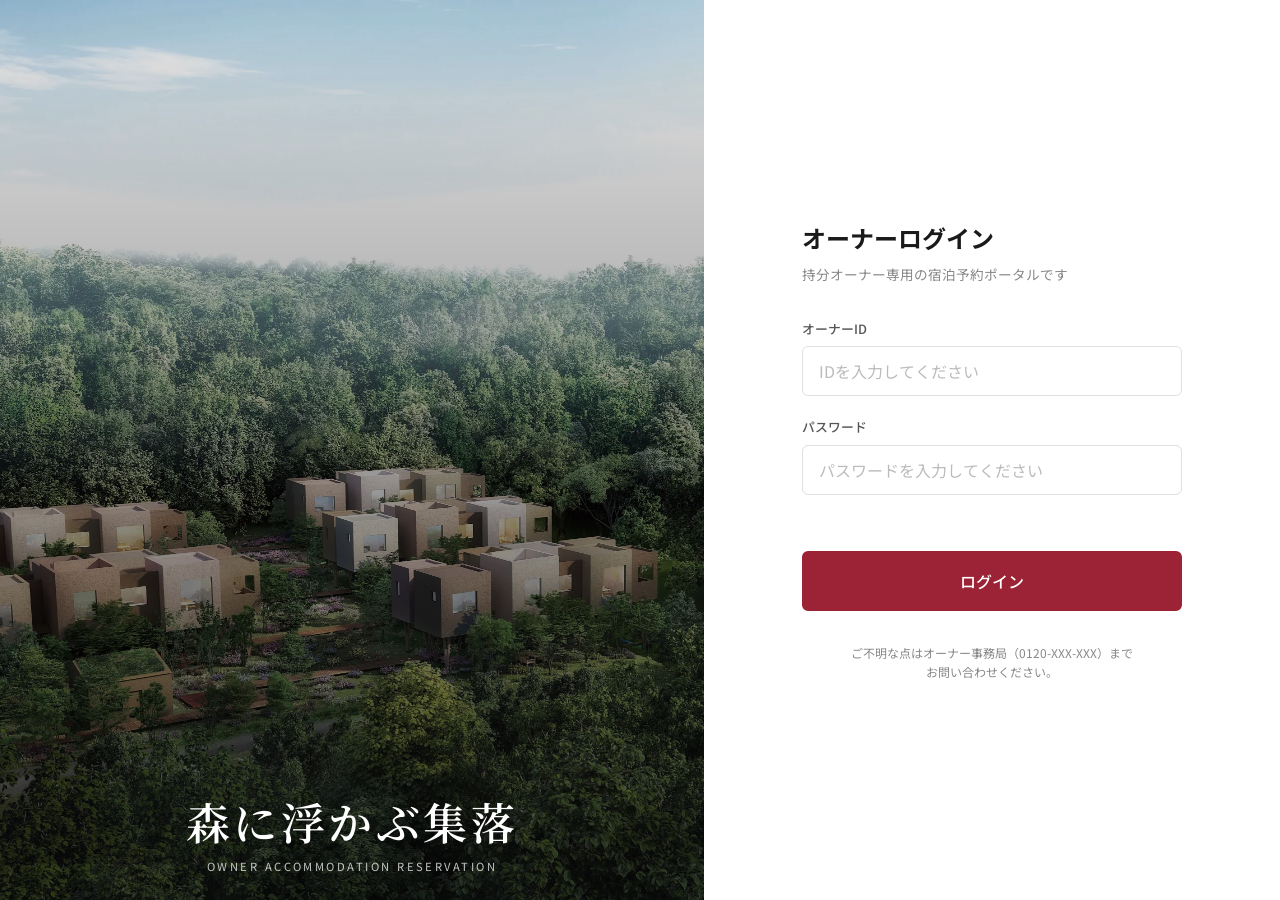
==== commit 4b871b15: "designchage" ====
--- a/index.html
+++ b/index.html
@@ -6,54 +6,59 @@
   <title>森に浮かぶ集落 — オーナー宿泊予約</title>
   <link rel="stylesheet" href="assets/css/style.css">
 </head>
-<body>
+<body class="login-body">
 
-  <div class="login-page">
-    <!-- 左：森のビジュアル -->
-    <div class="login-visual" role="img" aria-label="森に浮かぶ集落の外観">
-      <div class="login-visual-caption">
-        <h1>森に浮かぶ<br>集落</h1>
-        <p>Owner Accommodation Reservation</p>
-      </div>
+  <!-- 左: 写真ビジュアル -->
+  <div class="login-hero">
+    <img src="assets/images/top1.webp" alt="森に浮かぶ集落 外観">
+    <div class="login-hero-overlay">
+      <h1 class="login-hero-title">森に浮かぶ集落</h1>
+      <p class="login-hero-sub">Owner Accommodation Reservation</p>
     </div>
+  </div>
 
-    <!-- 右：ログインパネル -->
-    <div class="login-panel">
-      <div class="login-panel-heading">
-        <h2>ログイン</h2>
-        <p>Owner Portal</p>
+  <!-- 右: ログインフォーム -->
+  <div class="login-form-wrap">
+    <div class="login-form-inner">
+      <div class="login-form-heading">
+        <h1>オーナーログイン</h1>
+        <p>持分オーナー専用の宿泊予約ポータルです</p>
       </div>
 
       <form id="login-form" novalidate>
-        <div class="form-field">
-          <label for="username">オーナーID</label>
+        <div class="form-group">
+          <label class="form-label" for="username">オーナーID</label>
           <input
             type="text"
             id="username"
-            name="username"
+            class="form-control"
+            placeholder="IDを入力してください"
             autocomplete="username"
-            placeholder="ID を入力"
             required
           >
         </div>
-        <div class="form-field">
-          <label for="password">パスワード</label>
+        <div class="form-group">
+          <label class="form-label" for="password">パスワード</label>
           <input
             type="password"
             id="password"
-            name="password"
+            class="form-control"
+            placeholder="パスワードを入力してください"
             autocomplete="current-password"
-            placeholder="パスワードを入力"
             required
           >
         </div>
 
         <div class="form-error" id="login-error" aria-live="polite"></div>
 
-        <div style="margin-top:2.5rem;">
-          <button type="submit" class="btn btn-forest btn-full">ログイン</button>
+        <div style="margin-top:1.5rem;">
+          <button type="submit" class="btn btn-primary btn-full btn-lg">ログイン</button>
         </div>
       </form>
+
+      <p style="margin-top:2rem;font-size:0.75rem;color:var(--text-light);text-align:center;line-height:1.6;">
+        ご不明な点はオーナー事務局（0120-XXX-XXX）まで<br>お問い合わせください。
+      </p>
     </div>
   </div>
 
--- a/assets/css/style.css
+++ b/assets/css/style.css
@@ -1,41 +1,39 @@
 /* ===== Google Fonts ===== */
-@import url('https://fonts.googleapis.com/css2?family=Cormorant+Garamond:ital,wght@0,300;0,400;0,500;1,300;1,400&family=Noto+Sans+JP:wght@300;400;500&display=swap');
+@import url('https://fonts.googleapis.com/css2?family=Noto+Sans+JP:wght@300;400;500;700&family=Noto+Serif+JP:wght@400;600&display=swap');
 
 /* ===== Custom Properties ===== */
 :root {
-  --ink:          #1a1714;
-  --ink-mid:      #4a4540;
-  --ink-light:    #6e6760;
-  --ink-faint:    #c0bbb5;
-  --cream:        #f7f4ef;
-  --cream-dark:   #ede9e2;
-  --cream-border: #ddd9d2;
-  --white:        #ffffff;
-  --forest:       #2a4a2a;
-  --forest-mid:   #3d663d;
-  --forest-light: #6a8f6a;
-  --forest-pale:  #e8ede8;
-  --forest-bg:    linear-gradient(175deg, #080e08 0%, #0f1c0f 25%, #162716 50%, #0f1c0f 75%, #080e08 100%);
-  --shadow-sm:    0 1px 4px rgba(26,23,20,0.06);
-  --shadow:       0 4px 24px rgba(26,23,20,0.08);
-  --shadow-lg:    0 12px 48px rgba(26,23,20,0.12);
-  --font-serif:   'Cormorant Garamond', Georgia, serif;
-  --font-sans:    'Noto Sans JP', system-ui, sans-serif;
-  --duration:     0.2s;
+  --primary:       #9b2335;
+  --primary-dark:  #7a1a28;
+  --primary-light: #fef4f5;
+  --gold:          #c8963e;
+  --gold-light:    #fdf5e6;
+  --success:       #2e7d32;
+  --success-light: #e8f5e9;
+  --text:          #1a1a1a;
+  --text-mid:      #555555;
+  --text-light:    #888888;
+  --border:        #e0e0e0;
+  --bg:            #f5f3f0;
+  --white:         #ffffff;
+  --shadow-sm:     0 1px 4px rgba(0,0,0,0.08);
+  --shadow:        0 4px 16px rgba(0,0,0,0.10);
+  --shadow-lg:     0 8px 32px rgba(0,0,0,0.14);
+  --radius:        6px;
+  --radius-lg:     10px;
+  --header-h:      64px;
+  --font-sans:     'Noto Sans JP', system-ui, sans-serif;
+  --font-serif:    'Noto Serif JP', Georgia, serif;
 }
 
 /* ===== Reset ===== */
-*, *::before, *::after {
-  box-sizing: border-box;
-  margin: 0;
-  padding: 0;
-}
-html { font-size: 16px; scroll-behavior: smooth; }
+*, *::before, *::after { box-sizing: border-box; margin: 0; padding: 0; }
+html { font-size: 16px; }
 body {
   font-family: var(--font-sans);
-  font-weight: 300;
-  color: var(--ink);
-  background: var(--cream);
+  font-weight: 400;
+  color: var(--text);
+  background: var(--bg);
   line-height: 1.7;
   min-height: 100vh;
   display: flex;
@@ -44,483 +42,495 @@
 img { max-width: 100%; display: block; }
 a { color: inherit; text-decoration: none; }
 ul { list-style: none; }
-
-/* ===== Layout ===== */
+button { cursor: pointer; font-family: var(--font-sans); }
+
+/* ===== Container ===== */
 .container {
-  max-width: 960px;
+  max-width: 1080px;
   margin: 0 auto;
-  padding: 0 2rem;
-}
+  padding: 0 1rem;
+}
+@media (min-width: 640px)  { .container { padding: 0 1.5rem; } }
+@media (min-width: 1024px) { .container { padding: 0 2rem; } }
+
 main { flex: 1; }
 
 /* ============================================================
+   HEADER
+   ============================================================ */
+.site-header {
+  background: var(--white);
+  border-bottom: 1px solid var(--border);
+  position: sticky;
+  top: 0;
+  z-index: 200;
+  height: var(--header-h);
+}
+.header-inner {
+  height: var(--header-h);
+  display: flex;
+  align-items: center;
+  justify-content: space-between;
+  gap: 1rem;
+}
+.header-logo {
+  display: flex;
+  flex-direction: column;
+  line-height: 1.3;
+}
+.header-logo-main {
+  font-family: var(--font-serif);
+  font-size: clamp(0.9rem, 2vw, 1.1rem);
+  font-weight: 600;
+  color: var(--text);
+  letter-spacing: 0.04em;
+}
+.header-logo-sub {
+  font-size: 0.65rem;
+  letter-spacing: 0.15em;
+  text-transform: uppercase;
+  color: var(--text-light);
+}
+.header-right {
+  display: flex;
+  align-items: center;
+  gap: 0.75rem;
+}
+.header-owner {
+  font-size: 0.8rem;
+  color: var(--text-mid);
+  display: none;
+}
+@media (min-width: 640px) { .header-owner { display: block; } }
+
+.btn-logout {
+  background: none;
+  border: 1px solid var(--border);
+  border-radius: var(--radius);
+  font-size: 0.75rem;
+  padding: 0.4rem 0.875rem;
+  color: var(--text-mid);
+  transition: all 0.15s;
+}
+.btn-logout:hover { border-color: var(--primary); color: var(--primary); }
+
+/* ============================================================
+   FOOTER
+   ============================================================ */
+.site-footer {
+  background: #1a1a1a;
+  color: rgba(255,255,255,0.5);
+  padding: 1.5rem 0;
+  margin-top: auto;
+}
+.footer-inner {
+  display: flex;
+  align-items: center;
+  justify-content: space-between;
+  font-size: 0.75rem;
+  letter-spacing: 0.08em;
+  flex-wrap: wrap;
+  gap: 0.5rem;
+}
+.footer-brand { color: rgba(255,255,255,0.8); font-family: var(--font-serif); }
+
+/* ============================================================
+   BUTTONS
+   ============================================================ */
+.btn {
+  display: inline-flex;
+  align-items: center;
+  justify-content: center;
+  gap: 0.4rem;
+  padding: 0.75rem 1.75rem;
+  font-size: 0.9rem;
+  font-weight: 500;
+  border-radius: var(--radius);
+  border: 2px solid transparent;
+  transition: all 0.18s;
+  white-space: nowrap;
+  cursor: pointer;
+}
+.btn-primary {
+  background: var(--primary);
+  color: var(--white);
+  border-color: var(--primary);
+}
+.btn-primary:hover { background: var(--primary-dark); border-color: var(--primary-dark); }
+.btn-primary:disabled { background: #ccc; border-color: #ccc; cursor: not-allowed; }
+
+.btn-outline {
+  background: transparent;
+  color: var(--primary);
+  border-color: var(--primary);
+}
+.btn-outline:hover { background: var(--primary-light); }
+
+.btn-ghost {
+  background: transparent;
+  color: var(--text-mid);
+  border-color: var(--border);
+}
+.btn-ghost:hover { border-color: var(--text-mid); color: var(--text); }
+
+.btn-full { width: 100%; }
+.btn-lg { padding: 1rem 2.25rem; font-size: 1rem; }
+.btn-sm { padding: 0.45rem 1rem; font-size: 0.8rem; }
+
+/* ============================================================
    LOGIN PAGE
    ============================================================ */
-.login-page {
+.login-body {
   min-height: 100vh;
-  display: grid;
-  grid-template-columns: 1fr 420px;
-}
-
-/* Left: forest visual */
-.login-visual {
+  display: flex;
+  flex-direction: column;
+}
+
+/* Mobile: stacked */
+.login-hero {
+  width: 100%;
+  height: 240px;
   position: relative;
-  background: var(--forest-bg);
-  background-image: url('../images/top1.webp');
-  background-size: cover;
-  background-position: center;
   overflow: hidden;
-  display: flex;
-  flex-direction: column;
-  align-items: center;
-  justify-content: flex-end;
-  padding: 3rem;
-}
-
-.login-visual::before {
-  content: '';
+  flex-shrink: 0;
+}
+.login-hero img {
+  width: 100%;
+  height: 100%;
+  object-fit: cover;
+}
+.login-hero-overlay {
   position: absolute;
   inset: 0;
-  background:
-    linear-gradient(to top, rgba(8,14,8,0.75) 0%, rgba(8,14,8,0.2) 60%, transparent 100%);
-}
-
-.login-visual::after {
-  content: '';
-}
-
-.login-visual-caption {
+  background: linear-gradient(to top, rgba(0,0,0,0.65) 0%, rgba(0,0,0,0.1) 100%);
+  display: flex;
+  flex-direction: column;
+  align-items: center;
+  justify-content: flex-end;
+  padding: 1.5rem;
+  text-align: center;
+}
+.login-hero-title {
+  font-family: var(--font-serif);
+  font-size: 1.75rem;
+  font-weight: 600;
+  color: var(--white);
+  letter-spacing: 0.08em;
+  line-height: 1.3;
+  text-shadow: 0 2px 8px rgba(0,0,0,0.4);
+}
+.login-hero-sub {
+  font-size: 0.7rem;
+  letter-spacing: 0.22em;
+  text-transform: uppercase;
+  color: rgba(255,255,255,0.75);
+  margin-top: 0.4rem;
+}
+.login-form-wrap {
+  flex: 1;
+  background: var(--white);
+  display: flex;
+  align-items: center;
+  justify-content: center;
+  padding: 2rem 1.5rem;
+}
+.login-form-inner {
+  width: 100%;
+  max-width: 380px;
+}
+.login-form-heading {
+  margin-bottom: 2rem;
+}
+.login-form-heading h1 {
+  font-size: 1.5rem;
+  font-weight: 700;
+  margin-bottom: 0.25rem;
+}
+.login-form-heading p {
+  font-size: 0.85rem;
+  color: var(--text-light);
+}
+
+/* Desktop: two-column */
+@media (min-width: 768px) {
+  .login-body { flex-direction: row; }
+  .login-hero {
+    width: 55%;
+    height: 100vh;
+    position: sticky;
+    top: 0;
+  }
+  .login-hero-title { font-size: 2.75rem; }
+  .login-form-wrap { padding: 3rem 2.5rem; }
+}
+
+/* ===== Form Fields ===== */
+.form-group { margin-bottom: 1.25rem; }
+.form-label {
+  display: block;
+  font-size: 0.8rem;
+  font-weight: 500;
+  color: var(--text-mid);
+  margin-bottom: 0.4rem;
+}
+.form-control {
+  width: 100%;
+  padding: 0.75rem 1rem;
+  font-size: 1rem;
+  font-family: var(--font-sans);
+  color: var(--text);
+  background: var(--white);
+  border: 1.5px solid var(--border);
+  border-radius: var(--radius);
+  outline: none;
+  transition: border-color 0.15s, box-shadow 0.15s;
+  appearance: none;
+  -webkit-appearance: none;
+}
+.form-control:focus {
+  border-color: var(--primary);
+  box-shadow: 0 0 0 3px rgba(155,35,53,0.1);
+}
+.form-control::placeholder { color: #bbb; }
+.form-error {
+  font-size: 0.8rem;
+  color: var(--primary);
+  margin-top: 0.75rem;
+  min-height: 1em;
+}
+
+/* ============================================================
+   HERO SECTION (top page)
+   ============================================================ */
+.property-hero {
   position: relative;
-  z-index: 1;
-  text-align: center;
-  color: rgba(255,255,255,0.55);
-}
-
-.login-visual-caption h1 {
-  font-family: var(--font-serif);
-  font-weight: 300;
-  font-size: 2.25rem;
-  letter-spacing: 0.12em;
-  color: rgba(255,255,255,0.85);
-  line-height: 1.3;
-  margin-bottom: 0.5rem;
-}
-
-.login-visual-caption p {
-  font-size: 0.75rem;
-  letter-spacing: 0.2em;
-  text-transform: uppercase;
-}
-
-/* Right: login form */
-.login-panel {
-  background: var(--white);
-  display: flex;
-  flex-direction: column;
-  justify-content: center;
-  padding: 4rem 3rem;
-}
-
-.login-panel-heading {
-  margin-bottom: 3rem;
-}
-
-.login-panel-heading h2 {
-  font-family: var(--font-serif);
-  font-weight: 400;
-  font-size: 1.75rem;
-  letter-spacing: 0.04em;
-  margin-bottom: 0.4rem;
-}
-
-.login-panel-heading p {
-  font-size: 0.8rem;
-  letter-spacing: 0.12em;
-  color: var(--ink-light);
-  text-transform: uppercase;
-}
-
-/* ===== Form Components ===== */
-.form-field {
-  margin-bottom: 1.5rem;
-}
-
-.form-field label {
-  display: block;
-  font-size: 0.7rem;
+  height: 260px;
+  overflow: hidden;
+  background: #111;
+}
+.property-hero img {
+  width: 100%;
+  height: 100%;
+  object-fit: cover;
+  opacity: 0.85;
+}
+.property-hero-overlay {
+  position: absolute;
+  inset: 0;
+  background: linear-gradient(to top, rgba(0,0,0,0.7) 0%, rgba(0,0,0,0.15) 60%, transparent 100%);
+  display: flex;
+  align-items: flex-end;
+}
+.property-hero-content {
+  padding: 1.5rem;
+  color: var(--white);
+  width: 100%;
+}
+.property-hero-badge {
+  display: inline-block;
+  background: var(--gold);
+  color: var(--white);
+  font-size: 0.65rem;
+  font-weight: 700;
   letter-spacing: 0.15em;
   text-transform: uppercase;
-  color: var(--ink-light);
-  margin-bottom: 0.5rem;
-}
-
-.form-field input,
-.form-field select,
-.form-field textarea {
-  width: 100%;
-  padding: 0.875rem 0;
+  padding: 0.25rem 0.625rem;
+  border-radius: 2px;
+  margin-bottom: 0.625rem;
+}
+.property-hero-name {
+  font-family: var(--font-serif);
+  font-size: clamp(1.5rem, 4vw, 2.25rem);
+  font-weight: 600;
+  letter-spacing: 0.04em;
+  line-height: 1.2;
+  text-shadow: 0 2px 8px rgba(0,0,0,0.4);
+}
+.property-hero-meta {
+  display: flex;
+  gap: 1rem;
+  margin-top: 0.5rem;
+  font-size: 0.8rem;
+  opacity: 0.85;
+  flex-wrap: wrap;
+}
+
+@media (min-width: 640px)  { .property-hero { height: 320px; } }
+@media (min-width: 1024px) {
+  .property-hero { height: 400px; }
+  .property-hero-content { padding: 2.5rem; }
+}
+
+/* ============================================================
+   REMAINING DAYS BAR
+   ============================================================ */
+.remaining-bar {
+  background: var(--white);
+  border-bottom: 1px solid var(--border);
+  box-shadow: var(--shadow-sm);
+}
+.remaining-inner {
+  display: flex;
+  align-items: center;
+  justify-content: space-between;
+  gap: 1rem;
+  padding: 1rem 0;
+  flex-wrap: wrap;
+}
+.remaining-left {
+  display: flex;
+  align-items: center;
+  gap: 1rem;
+}
+.remaining-count {
+  display: flex;
+  align-items: baseline;
+  gap: 0.25rem;
+}
+.remaining-num {
+  font-family: var(--font-serif);
+  font-size: clamp(2rem, 5vw, 2.75rem);
+  font-weight: 600;
+  color: var(--primary);
+  line-height: 1;
+}
+.remaining-unit-label {
+  font-size: 0.9rem;
+  color: var(--text-mid);
+}
+.remaining-desc {
+  font-size: 0.8rem;
+  color: var(--text-light);
+  line-height: 1.5;
+}
+.remaining-desc strong { color: var(--text); font-weight: 500; }
+
+.nights-progress {
+  margin-top: 0.375rem;
+  height: 4px;
+  background: var(--border);
+  border-radius: 2px;
+  overflow: hidden;
+  width: 120px;
+}
+.nights-progress-fill {
+  height: 100%;
+  background: var(--primary);
+  border-radius: 2px;
+  transition: width 0.4s;
+}
+
+@media (min-width: 640px) {
+  .remaining-inner { flex-wrap: nowrap; }
+  .nights-progress { width: 160px; }
+}
+
+/* ============================================================
+   MAIN LAYOUT (top page)
+   ============================================================ */
+.top-body { padding: 1.5rem 0 3rem; }
+
+.top-layout {
+  display: flex;
+  flex-direction: column;
+  gap: 1.5rem;
+}
+
+@media (min-width: 900px) {
+  .top-layout {
+    flex-direction: row;
+    align-items: flex-start;
+    gap: 2rem;
+  }
+  .top-main { flex: 1; min-width: 0; }
+  .top-sidebar { width: 300px; flex-shrink: 0; }
+}
+
+/* ============================================================
+   CALENDAR
+   ============================================================ */
+.calendar-card {
+  background: var(--white);
+  border-radius: var(--radius-lg);
+  box-shadow: var(--shadow);
+  overflow: hidden;
+}
+
+.calendar-card-header {
+  background: var(--primary);
+  color: var(--white);
+  padding: 1rem 1.25rem;
+  display: flex;
+  align-items: center;
+  justify-content: space-between;
+  gap: 0.5rem;
+}
+
+.cal-title { font-size: 1.1rem; font-weight: 700; }
+.cal-subtitle { font-size: 0.75rem; opacity: 0.8; margin-top: 0.1rem; }
+
+/* Booking steps indicator */
+.booking-steps {
+  display: flex;
+  align-items: center;
+  gap: 0.5rem;
+  font-size: 0.7rem;
+  opacity: 0.9;
+  flex-wrap: wrap;
+}
+.step {
+  display: flex;
+  align-items: center;
+  gap: 0.25rem;
+}
+.step-num {
+  width: 18px;
+  height: 18px;
+  border-radius: 50%;
+  border: 1px solid rgba(255,255,255,0.5);
+  display: flex;
+  align-items: center;
+  justify-content: center;
+  font-size: 0.65rem;
+  font-weight: 700;
+}
+.step.active .step-num {
+  background: var(--white);
+  color: var(--primary);
+  border-color: var(--white);
+}
+.step.done .step-num {
+  background: rgba(255,255,255,0.3);
+  border-color: rgba(255,255,255,0.3);
+}
+.step-sep { opacity: 0.5; font-size: 0.8rem; }
+
+/* Month navigation */
+.cal-nav {
+  display: flex;
+  align-items: center;
+  justify-content: space-between;
+  padding: 1rem 1.25rem 0.5rem;
+  border-bottom: 1px solid var(--border);
+}
+.cal-month-label {
   font-size: 1rem;
-  font-family: var(--font-sans);
-  font-weight: 300;
-  color: var(--ink);
-  background: transparent;
-  border: none;
-  border-bottom: 1px solid var(--cream-border);
-  outline: none;
-  transition: border-color var(--duration);
-  appearance: none;
-  -webkit-appearance: none;
-}
-
-.form-field input:focus,
-.form-field select:focus,
-.form-field textarea:focus {
-  border-bottom-color: var(--forest);
-}
-
-.form-field input::placeholder {
-  color: var(--ink-faint);
-}
-
-.form-field select {
-  background-image: url("data:image/svg+xml,%3Csvg xmlns='http://www.w3.org/2000/svg' width='12' height='12' viewBox='0 0 24 24' fill='none' stroke='%236e6760' stroke-width='1.5'%3E%3Cpath d='M6 9l6 6 6-6'/%3E%3C/svg%3E");
-  background-repeat: no-repeat;
-  background-position: right 0 center;
-  padding-right: 1.5rem;
-}
-
-.form-field textarea {
-  resize: vertical;
-  min-height: 80px;
-  line-height: 1.6;
-}
-
-.form-error {
-  font-size: 0.8rem;
-  color: #a33;
-  margin-top: 1rem;
-  letter-spacing: 0.02em;
-  min-height: 1.2em;
-}
-
-/* ===== Buttons ===== */
-.btn {
-  display: inline-flex;
-  align-items: center;
-  justify-content: center;
-  gap: 0.5rem;
-  padding: 0.875rem 2.5rem;
-  font-size: 0.75rem;
-  font-family: var(--font-sans);
-  font-weight: 400;
-  letter-spacing: 0.18em;
-  text-transform: uppercase;
-  border: none;
-  cursor: pointer;
-  transition: all var(--duration);
-  white-space: nowrap;
-}
-
-.btn-forest {
-  background: var(--forest);
-  color: var(--white);
-}
-.btn-forest:hover {
-  background: var(--forest-mid);
-}
-
-.btn-outline {
-  background: transparent;
-  color: var(--ink);
-  border: 1px solid var(--cream-border);
-}
-.btn-outline:hover {
-  border-color: var(--ink-mid);
-}
-
-.btn-ghost {
-  background: transparent;
-  color: var(--ink-light);
-  padding: 0.5rem 0;
-  letter-spacing: 0.1em;
-}
-.btn-ghost:hover {
-  color: var(--ink);
-}
-
-.btn-full { width: 100%; }
-
-/* ============================================================
-   SITE HEADER (authenticated pages)
-   ============================================================ */
-.site-header {
-  background: var(--white);
-  border-bottom: 1px solid var(--cream-border);
-  position: sticky;
-  top: 0;
-  z-index: 100;
-}
-
-.header-inner {
-  display: flex;
-  align-items: center;
-  justify-content: space-between;
-  height: 64px;
-}
-
-.header-logo {
-  font-family: var(--font-serif);
-  font-weight: 400;
-  font-size: 1.1rem;
-  letter-spacing: 0.12em;
-  color: var(--ink);
-}
-
-.header-logo span {
-  display: block;
-  font-family: var(--font-sans);
-  font-size: 0.65rem;
-  letter-spacing: 0.2em;
-  text-transform: uppercase;
-  color: var(--ink-light);
-  font-weight: 300;
-}
-
-.header-actions {
-  display: flex;
-  align-items: center;
-  gap: 1.5rem;
-  font-size: 0.75rem;
-  letter-spacing: 0.1em;
-  color: var(--ink-light);
-}
-
-.header-actions button {
-  background: none;
-  border: none;
-  font-family: var(--font-sans);
-  font-size: 0.7rem;
-  letter-spacing: 0.15em;
-  text-transform: uppercase;
-  color: var(--ink-light);
-  cursor: pointer;
-  padding: 0;
-  transition: color var(--duration);
-}
-.header-actions button:hover { color: var(--ink); }
-
-/* ============================================================
-   SITE FOOTER
-   ============================================================ */
-.site-footer {
-  border-top: 1px solid var(--cream-border);
-  padding: 2rem 0;
-  margin-top: auto;
-}
-
-.footer-inner {
-  display: flex;
-  align-items: center;
-  justify-content: space-between;
-  font-size: 0.7rem;
-  letter-spacing: 0.12em;
-  text-transform: uppercase;
-  color: var(--ink-faint);
-}
-
-/* ============================================================
-   TOP PAGE
-   ============================================================ */
-
-/* Property Overview */
-.property-overview {
-  display: grid;
-  grid-template-columns: 1fr 1fr;
-  gap: 0;
-  margin-bottom: 5rem;
-  min-height: 340px;
-}
-
-.property-image {
-  background-color: #0a150a;
-  background-image: url('../images/top1.webp');
-  background-size: cover;
-  background-position: center;
-  position: relative;
-  overflow: hidden;
-  display: flex;
-  align-items: flex-end;
-  padding: 2rem;
-}
-
-.property-image::after {
-  content: '';
-  position: absolute;
-  inset: 0;
-  background:
-    linear-gradient(to top, rgba(8,20,8,0.55) 0%, transparent 60%);
-}
-
-.property-image-label {
-  position: relative;
-  z-index: 1;
-  font-family: var(--font-serif);
-  font-size: 0.75rem;
-  letter-spacing: 0.2em;
-  text-transform: uppercase;
-  color: rgba(255,255,255,0.45);
-}
-
-.property-info {
-  background: var(--white);
-  padding: 3rem;
-  display: flex;
-  flex-direction: column;
-  justify-content: center;
-  gap: 1.25rem;
-}
-
-.property-name {
-  font-family: var(--font-serif);
-  font-weight: 400;
-  font-size: 2.25rem;
-  letter-spacing: 0.05em;
-  line-height: 1.2;
-  color: var(--ink);
-}
-
-.property-location {
-  font-size: 0.75rem;
-  letter-spacing: 0.18em;
-  text-transform: uppercase;
-  color: var(--ink-light);
-}
-
-.property-desc {
-  font-size: 0.9rem;
-  line-height: 1.8;
-  color: var(--ink-mid);
-  max-width: 36ch;
-}
-
-.property-tag {
-  display: inline-block;
-  font-size: 0.65rem;
-  letter-spacing: 0.2em;
-  text-transform: uppercase;
-  color: var(--forest);
-  border: 1px solid var(--forest-pale);
-  padding: 0.3rem 0.75rem;
-  background: var(--forest-pale);
-}
-
-/* Remaining Days */
-.remaining-section {
-  padding: 4rem 0;
-  border-top: 1px solid var(--cream-border);
-  border-bottom: 1px solid var(--cream-border);
-  margin-bottom: 4rem;
-  display: flex;
-  align-items: center;
-  justify-content: space-between;
-  gap: 2rem;
-}
-
-.remaining-label {
-  font-size: 0.7rem;
-  letter-spacing: 0.2em;
-  text-transform: uppercase;
-  color: var(--ink-light);
-  margin-bottom: 0.75rem;
-}
-
-.remaining-value {
-  font-family: var(--font-serif);
-  font-size: 4.5rem;
-  font-weight: 300;
-  letter-spacing: -0.02em;
-  color: var(--forest);
-  line-height: 1;
-}
-
-.remaining-unit {
-  font-family: var(--font-sans);
-  font-size: 1rem;
-  font-weight: 300;
-  color: var(--forest-light);
-  margin-left: 0.25rem;
-}
-
-.remaining-note {
-  font-size: 0.8rem;
-  color: var(--ink-light);
-  max-width: 28ch;
-  line-height: 1.7;
-}
-
-/* ============================================================
-   CALENDAR
-   ============================================================ */
-.calendar-section {
-  padding-bottom: 5rem;
-}
-
-.calendar-section-header {
-  display: flex;
-  align-items: baseline;
-  justify-content: space-between;
-  margin-bottom: 2.5rem;
-}
-
-.calendar-section-title {
-  font-family: var(--font-serif);
-  font-weight: 400;
-  font-size: 1.5rem;
-  letter-spacing: 0.06em;
-}
-
-.calendar-section-hint {
-  font-size: 0.75rem;
-  letter-spacing: 0.08em;
-  color: var(--ink-light);
-}
-
-.calendar-wrap {
-  background: var(--white);
-  padding: 2rem 2.5rem 2.5rem;
-  box-shadow: var(--shadow-sm);
-}
-
-.calendar-nav {
-  display: flex;
-  align-items: center;
-  justify-content: space-between;
-  margin-bottom: 2rem;
-}
-
-.cal-month-label {
-  font-family: var(--font-serif);
-  font-weight: 400;
-  font-size: 1.25rem;
-  letter-spacing: 0.06em;
-}
-
+  font-weight: 700;
+  color: var(--text);
+}
 .cal-nav-btn {
   background: none;
-  border: none;
-  font-family: var(--font-sans);
-  font-size: 0.7rem;
-  letter-spacing: 0.15em;
-  text-transform: uppercase;
-  color: var(--ink-light);
-  cursor: pointer;
-  padding: 0.5rem;
-  transition: color var(--duration);
-  display: flex;
-  align-items: center;
-  gap: 0.35rem;
-}
-.cal-nav-btn:hover { color: var(--forest); }
+  border: 1px solid var(--border);
+  border-radius: var(--radius);
+  padding: 0.35rem 0.75rem;
+  font-size: 0.8rem;
+  color: var(--text-mid);
+  transition: all 0.15s;
+}
+.cal-nav-btn:hover { border-color: var(--primary); color: var(--primary); }
+
+/* Calendar grid */
+.cal-wrap { padding: 0.75rem 1rem 1rem; }
 
 .cal-grid {
   display: grid;
@@ -530,260 +540,449 @@
 
 .cal-weekday {
   text-align: center;
-  font-size: 0.65rem;
-  letter-spacing: 0.15em;
-  text-transform: uppercase;
-  color: var(--ink-light);
-  padding-bottom: 1rem;
-}
+  padding: 0.5rem 0;
+  font-size: 0.7rem;
+  font-weight: 700;
+  letter-spacing: 0.05em;
+  color: var(--text-light);
+}
+.cal-weekday:first-child { color: #e53935; }
+.cal-weekday:last-child  { color: #1565c0; }
 
 .cal-day {
   aspect-ratio: 1;
   display: flex;
   align-items: center;
   justify-content: center;
-  font-size: 0.85rem;
-  font-weight: 300;
+  font-size: clamp(0.75rem, 1.8vw, 0.9rem);
+  border-radius: 4px;
   cursor: pointer;
-  transition: background var(--duration), color var(--duration);
+  transition: background 0.12s, color 0.12s;
   position: relative;
   user-select: none;
   -webkit-user-select: none;
-}
+  min-height: 36px;
+}
+
+@media (min-width: 640px) { .cal-day { min-height: 44px; } }
 
 .cal-day.empty { cursor: default; }
 
-.cal-day:not(.empty):not(.past):not(.booked):hover {
-  background: var(--forest-pale);
-  color: var(--forest);
-}
-
 .cal-day.past {
-  color: var(--ink-faint);
+  color: #ccc;
   cursor: default;
   pointer-events: none;
 }
 
 .cal-day.booked {
-  color: var(--ink-faint);
+  color: #ccc;
+  background: #f5f5f5;
   text-decoration: line-through;
   cursor: not-allowed;
   pointer-events: none;
+  font-size: 0.75rem;
 }
 
 .cal-day.today {
-  font-weight: 500;
-  color: var(--forest);
-}
-
+  font-weight: 700;
+  color: var(--primary);
+}
+.cal-day.today::after {
+  content: '';
+  position: absolute;
+  bottom: 3px;
+  left: 50%;
+  transform: translateX(-50%);
+  width: 4px;
+  height: 4px;
+  border-radius: 50%;
+  background: var(--primary);
+}
+
+/* Available hover */
+.cal-day:not(.empty):not(.past):not(.booked):not(.selected-start):not(.selected-end):hover {
+  background: var(--primary-light);
+  color: var(--primary);
+}
+
+/* Selected */
 .cal-day.selected-start,
 .cal-day.selected-end {
-  background: var(--forest) !important;
+  background: var(--primary) !important;
   color: var(--white) !important;
-}
-
+  font-weight: 700;
+  border-radius: 4px;
+}
+
+/* In range */
 .cal-day.in-range {
-  background: var(--forest-pale);
-  color: var(--forest);
-}
-
+  background: var(--primary-light);
+  color: var(--primary);
+  border-radius: 0;
+}
+
+/* Hover range preview */
 .cal-day.hover-range {
-  background: var(--forest-pale);
-  opacity: 0.6;
-}
-
-/* Calendar footer */
-.calendar-footer {
-  margin-top: 2rem;
-  padding-top: 2rem;
-  border-top: 1px solid var(--cream-border);
+  background: #fce4e7;
+  color: var(--primary);
+}
+
+/* Calendar legend */
+.cal-legend {
+  display: flex;
+  gap: 1.25rem;
+  padding: 0.75rem 1rem;
+  border-top: 1px solid var(--border);
+  background: var(--bg);
+  flex-wrap: wrap;
+}
+.legend-item {
+  display: flex;
+  align-items: center;
+  gap: 0.35rem;
+  font-size: 0.7rem;
+  color: var(--text-light);
+}
+.legend-dot {
+  width: 12px;
+  height: 12px;
+  border-radius: 3px;
+  flex-shrink: 0;
+}
+.legend-available { background: var(--white); border: 1px solid var(--border); }
+.legend-selected  { background: var(--primary); }
+.legend-range     { background: var(--primary-light); border: 1px solid #f5c6cb; }
+.legend-booked    { background: #f5f5f5; }
+
+/* Calendar footer / selection bar */
+.cal-footer {
+  padding: 1rem 1.25rem;
+  border-top: 1px solid var(--border);
+  background: var(--white);
+}
+.cal-selection-bar {
   display: flex;
   align-items: center;
   justify-content: space-between;
+  gap: 1rem;
+  flex-wrap: wrap;
+}
+.cal-dates-display {
+  display: flex;
+  align-items: center;
+  gap: 0.75rem;
+  flex-wrap: wrap;
+}
+.cal-date-chip {
+  display: flex;
+  flex-direction: column;
+}
+.cal-date-chip-label {
+  font-size: 0.65rem;
+  color: var(--text-light);
+  letter-spacing: 0.1em;
+  text-transform: uppercase;
+  margin-bottom: 0.1rem;
+}
+.cal-date-chip-value {
+  font-size: 0.9rem;
+  font-weight: 500;
+  color: var(--text);
+}
+.cal-date-chip-value.placeholder { color: #ccc; }
+.cal-date-sep { font-size: 1.2rem; color: var(--border); align-self: flex-end; margin-bottom: 2px; }
+.cal-nights-badge {
+  background: var(--gold-light);
+  border: 1px solid var(--gold);
+  color: var(--gold);
+  font-size: 0.8rem;
+  font-weight: 700;
+  padding: 0.25rem 0.625rem;
+  border-radius: 100px;
+  white-space: nowrap;
+}
+
+.cal-error {
+  margin-top: 0.75rem;
+  padding: 0.625rem 0.875rem;
+  background: var(--primary-light);
+  border-left: 3px solid var(--primary);
+  border-radius: 0 var(--radius) var(--radius) 0;
+  font-size: 0.8rem;
+  color: var(--primary);
+}
+
+/* ============================================================
+   SIDEBAR (top page)
+   ============================================================ */
+.sidebar-card {
+  background: var(--white);
+  border-radius: var(--radius-lg);
+  box-shadow: var(--shadow);
+  overflow: hidden;
+}
+.sidebar-card + .sidebar-card { margin-top: 1.25rem; }
+
+.sidebar-card-header {
+  padding: 0.875rem 1.25rem;
+  border-bottom: 1px solid var(--border);
+  font-size: 0.75rem;
+  font-weight: 700;
+  letter-spacing: 0.1em;
+  text-transform: uppercase;
+  color: var(--text-light);
+  background: var(--bg);
+}
+
+.sidebar-card-body { padding: 1.25rem; }
+
+.prop-info-row {
+  display: flex;
+  align-items: flex-start;
+  gap: 0.5rem;
+  font-size: 0.85rem;
+  color: var(--text-mid);
+  margin-bottom: 0.625rem;
+}
+.prop-info-row:last-child { margin-bottom: 0; }
+.prop-info-icon { font-size: 1rem; flex-shrink: 0; line-height: 1.5; }
+
+.amenity-list {
+  display: flex;
+  flex-wrap: wrap;
+  gap: 0.4rem;
+  margin-top: 0.75rem;
+}
+.amenity-tag {
+  background: var(--bg);
+  border: 1px solid var(--border);
+  border-radius: 100px;
+  font-size: 0.7rem;
+  padding: 0.25rem 0.625rem;
+  color: var(--text-mid);
+}
+
+/* ============================================================
+   BOOKING CONFIRM PAGE
+   ============================================================ */
+.confirm-main { padding: 2rem 0 4rem; }
+
+/* Breadcrumb */
+.breadcrumb {
+  display: flex;
+  align-items: center;
+  gap: 0.5rem;
+  font-size: 0.8rem;
+  color: var(--text-light);
+  margin-bottom: 1.5rem;
+  flex-wrap: wrap;
+}
+.breadcrumb a { color: var(--primary); }
+.breadcrumb a:hover { text-decoration: underline; }
+.breadcrumb-sep { opacity: 0.4; }
+
+/* Progress bar */
+.booking-progress {
+  display: flex;
+  align-items: center;
+  margin-bottom: 2rem;
+}
+.progress-step {
+  display: flex;
+  align-items: center;
+  gap: 0.5rem;
+  font-size: 0.8rem;
+  color: var(--text-light);
+}
+.progress-step.done { color: var(--success); }
+.progress-step.active { color: var(--primary); font-weight: 700; }
+.progress-step-num {
+  width: 24px;
+  height: 24px;
+  border-radius: 50%;
+  border: 2px solid currentColor;
+  display: flex;
+  align-items: center;
+  justify-content: center;
+  font-size: 0.7rem;
+  font-weight: 700;
+  flex-shrink: 0;
+}
+.progress-step.active .progress-step-num { background: var(--primary); color: var(--white); border-color: var(--primary); }
+.progress-step.done  .progress-step-num { background: var(--success); color: var(--white); border-color: var(--success); }
+.progress-line { flex: 1; height: 2px; background: var(--border); margin: 0 0.5rem; max-width: 80px; }
+.progress-line.done { background: var(--success); }
+
+.confirm-layout {
+  display: flex;
+  flex-direction: column;
   gap: 1.5rem;
-  flex-wrap: wrap;
-}
-
-.calendar-selection-info {
-  font-size: 0.85rem;
-  color: var(--ink-mid);
-  line-height: 1.6;
-}
-
-.calendar-selection-info strong {
+}
+@media (min-width: 768px) {
+  .confirm-layout {
+    flex-direction: row;
+    align-items: flex-start;
+  }
+  .confirm-main-col { flex: 1; min-width: 0; }
+  .confirm-side-col { width: 280px; flex-shrink: 0; }
+}
+
+.confirm-card {
+  background: var(--white);
+  border-radius: var(--radius-lg);
+  box-shadow: var(--shadow);
+  overflow: hidden;
+}
+.confirm-card-header {
+  padding: 1rem 1.5rem;
+  border-bottom: 1px solid var(--border);
+  font-size: 0.75rem;
+  font-weight: 700;
+  letter-spacing: 0.1em;
+  text-transform: uppercase;
+  color: var(--text-light);
+  background: var(--bg);
+}
+.confirm-card-body { padding: 1.5rem; }
+
+.confirm-summary-grid {
+  display: grid;
+  grid-template-columns: 1fr 1fr;
+  gap: 1rem;
+  margin-bottom: 1.25rem;
+}
+.confirm-summary-item {}
+.confirm-summary-label {
+  font-size: 0.7rem;
+  letter-spacing: 0.1em;
+  text-transform: uppercase;
+  color: var(--text-light);
+  margin-bottom: 0.25rem;
+}
+.confirm-summary-value {
+  font-size: 1.05rem;
+  font-weight: 700;
+  color: var(--text);
+}
+.confirm-summary-value small {
+  font-size: 0.8rem;
+  font-weight: 400;
+  color: var(--text-mid);
+}
+
+.time-row {
+  display: grid;
+  grid-template-columns: 1fr 1fr;
+  gap: 1rem;
+  margin-bottom: 1.25rem;
+}
+
+.confirm-actions { display: flex; flex-direction: column; gap: 0.75rem; }
+
+/* Property summary card */
+.prop-summary-card {
+  background: var(--white);
+  border-radius: var(--radius-lg);
+  box-shadow: var(--shadow);
+  overflow: hidden;
+}
+.prop-summary-img {
+  width: 100%;
+  height: 160px;
+  object-fit: cover;
+}
+.prop-summary-body { padding: 1rem; }
+.prop-summary-name {
+  font-family: var(--font-serif);
+  font-size: 1rem;
+  font-weight: 600;
+  margin-bottom: 0.25rem;
+}
+.prop-summary-loc { font-size: 0.8rem; color: var(--text-light); }
+
+/* ============================================================
+   SUCCESS STATE
+   ============================================================ */
+.success-card {
+  background: var(--white);
+  border-radius: var(--radius-lg);
+  box-shadow: var(--shadow);
+  padding: 3rem 2rem;
+  text-align: center;
+  max-width: 480px;
+  margin: 0 auto;
+}
+.success-icon {
+  width: 64px;
+  height: 64px;
+  background: var(--success-light);
+  border-radius: 50%;
+  display: flex;
+  align-items: center;
+  justify-content: center;
+  font-size: 2rem;
+  margin: 0 auto 1.5rem;
+}
+.success-card h2 {
+  font-family: var(--font-serif);
+  font-size: 1.5rem;
+  font-weight: 600;
+  margin-bottom: 0.75rem;
+}
+.success-card p {
+  font-size: 0.9rem;
+  color: var(--text-mid);
+  line-height: 1.7;
+  margin-bottom: 2rem;
+}
+
+/* ============================================================
+   UTILITY
+   ============================================================ */
+.hidden  { display: none !important; }
+.sr-only {
+  position: absolute; width: 1px; height: 1px;
+  padding: 0; margin: -1px; overflow: hidden;
+  clip: rect(0,0,0,0); border: 0;
+}
+.text-center { text-align: center; }
+.mt-1 { margin-top: 0.25rem; }
+.mt-3 { margin-top: 0.75rem; }
+.mt-4 { margin-top: 1rem; }
+.divider {
+  border: none;
+  border-top: 1px solid var(--border);
+  margin: 1.25rem 0;
+}
+
+/* ============================================================
+   MOBILE STICKY RESERVE BAR
+   ============================================================ */
+.sticky-reserve-bar {
+  position: fixed;
+  bottom: 0;
+  left: 0;
+  right: 0;
+  background: var(--white);
+  border-top: 1px solid var(--border);
+  box-shadow: 0 -4px 16px rgba(0,0,0,0.1);
+  padding: 0.875rem 1rem;
+  z-index: 150;
+  display: flex;
+  align-items: center;
+  justify-content: space-between;
+  gap: 1rem;
+}
+.sticky-reserve-bar .sticky-info {
+  font-size: 0.8rem;
+  color: var(--text-mid);
+  line-height: 1.4;
+}
+.sticky-reserve-bar .sticky-info strong {
   display: block;
-  font-family: var(--font-serif);
-  font-size: 1.1rem;
-  font-weight: 400;
-  color: var(--ink);
-  margin-bottom: 0.2rem;
-}
-
-.calendar-error {
-  font-size: 0.8rem;
-  color: #a33;
-  margin-top: 0.75rem;
-}
-
-/* Calendar legend */
-.calendar-legend {
-  display: flex;
-  gap: 1.5rem;
-  flex-wrap: wrap;
-  margin-top: 1.25rem;
-}
-
-.legend-item {
-  display: flex;
-  align-items: center;
-  gap: 0.4rem;
-  font-size: 0.7rem;
-  letter-spacing: 0.08em;
-  color: var(--ink-light);
-}
-
-.legend-dot {
-  width: 10px;
-  height: 10px;
-  border-radius: 50%;
-}
-.legend-dot.available { background: var(--cream-dark); }
-.legend-dot.booked { background: var(--ink-faint); }
-.legend-dot.selected { background: var(--forest); }
-
-/* ============================================================
-   BOOKING CONFIRM PAGE
-   ============================================================ */
-.confirm-page main {
-  padding: 4rem 0 6rem;
-}
-
-.confirm-heading {
-  text-align: center;
-  margin-bottom: 4rem;
-}
-
-.confirm-heading h1 {
-  font-family: var(--font-serif);
-  font-weight: 400;
-  font-size: 2.25rem;
-  letter-spacing: 0.06em;
-  margin-bottom: 0.5rem;
-}
-
-.confirm-heading p {
-  font-size: 0.75rem;
-  letter-spacing: 0.15em;
-  text-transform: uppercase;
-  color: var(--ink-light);
-}
-
-.confirm-card {
-  background: var(--white);
-  box-shadow: var(--shadow);
-  max-width: 580px;
-  margin: 0 auto;
-  padding: 3rem;
-}
-
-.confirm-section {
-  margin-bottom: 2.5rem;
-}
-
-.confirm-section:last-of-type {
-  margin-bottom: 0;
-}
-
-.confirm-section-title {
-  font-size: 0.65rem;
-  letter-spacing: 0.22em;
-  text-transform: uppercase;
-  color: var(--ink-faint);
-  margin-bottom: 1.25rem;
-}
-
-.confirm-detail {
-  display: flex;
-  flex-direction: column;
-  gap: 0.75rem;
-}
-
-.confirm-row {
-  display: flex;
-  justify-content: space-between;
-  align-items: baseline;
-  gap: 1rem;
-  padding-bottom: 0.75rem;
-  border-bottom: 1px solid var(--cream-border);
-}
-
-.confirm-row:last-child {
-  border-bottom: none;
-  padding-bottom: 0;
-}
-
-.confirm-row-label {
-  font-size: 0.75rem;
-  letter-spacing: 0.1em;
-  color: var(--ink-light);
-}
-
-.confirm-row-value {
-  font-family: var(--font-serif);
-  font-size: 1.15rem;
-  font-weight: 400;
-  color: var(--ink);
-}
-
-.confirm-divider {
-  border: none;
-  border-top: 1px solid var(--cream-border);
-  margin: 2.5rem 0;
-}
-
-.confirm-actions {
-  display: flex;
-  flex-direction: column;
-  gap: 1rem;
-  margin-top: 2.5rem;
-}
-
-/* Success state */
-.confirm-success {
-  text-align: center;
-  padding: 3rem 0;
-}
-
-.confirm-success-icon {
-  font-size: 3rem;
-  margin-bottom: 1.5rem;
-}
-
-.confirm-success h2 {
-  font-family: var(--font-serif);
-  font-weight: 400;
-  font-size: 1.75rem;
-  letter-spacing: 0.06em;
-  margin-bottom: 0.75rem;
-}
-
-.confirm-success p {
-  font-size: 0.85rem;
-  color: var(--ink-light);
-  margin-bottom: 2rem;
-}
-
-/* ===== Utility ===== */
-.sr-only {
-  position: absolute;
-  width: 1px;
-  height: 1px;
-  padding: 0;
-  margin: -1px;
-  overflow: hidden;
-  clip: rect(0,0,0,0);
-  border: 0;
-}
-.hidden { display: none !important; }
-.mt-2 { margin-top: 0.5rem; }
-.mt-4 { margin-top: 1rem; }
+  font-size: 0.9rem;
+  color: var(--text);
+}
+@media (min-width: 900px) {
+  .sticky-reserve-bar { display: none !important; }
+}
